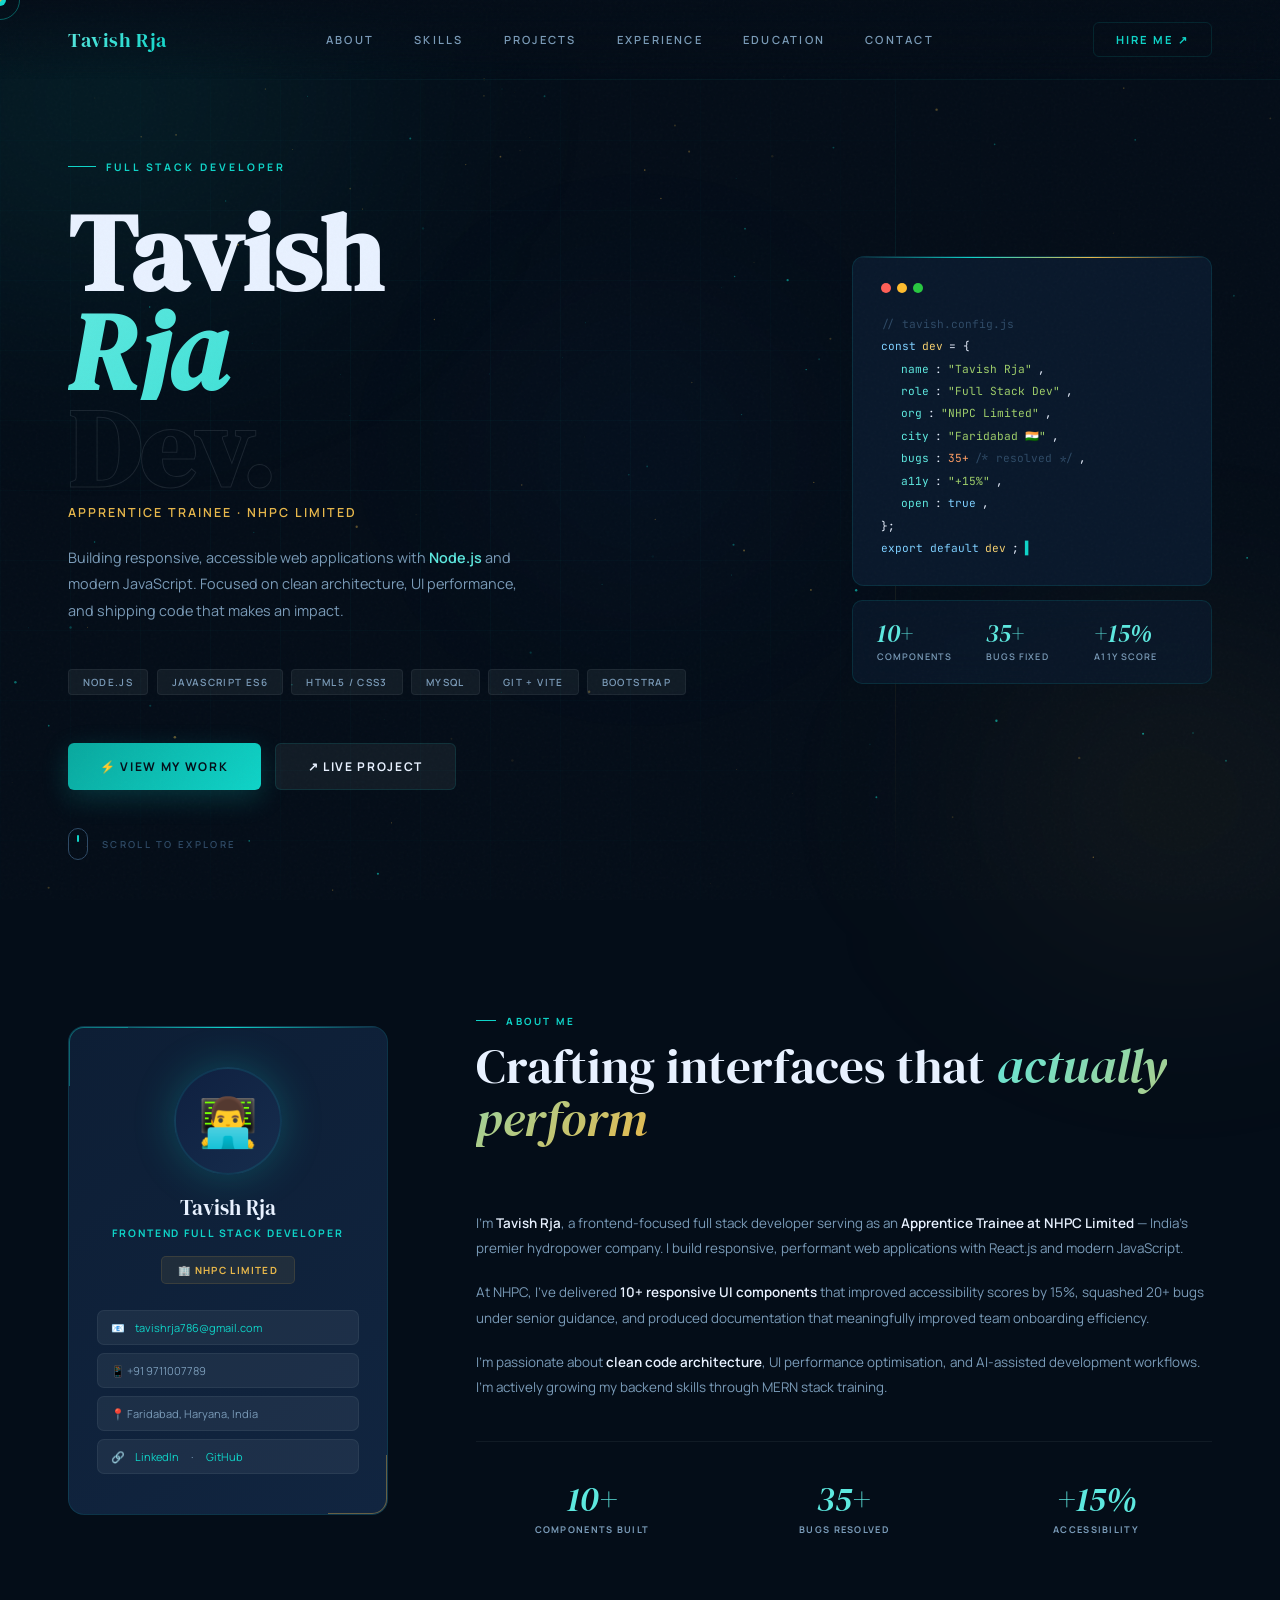
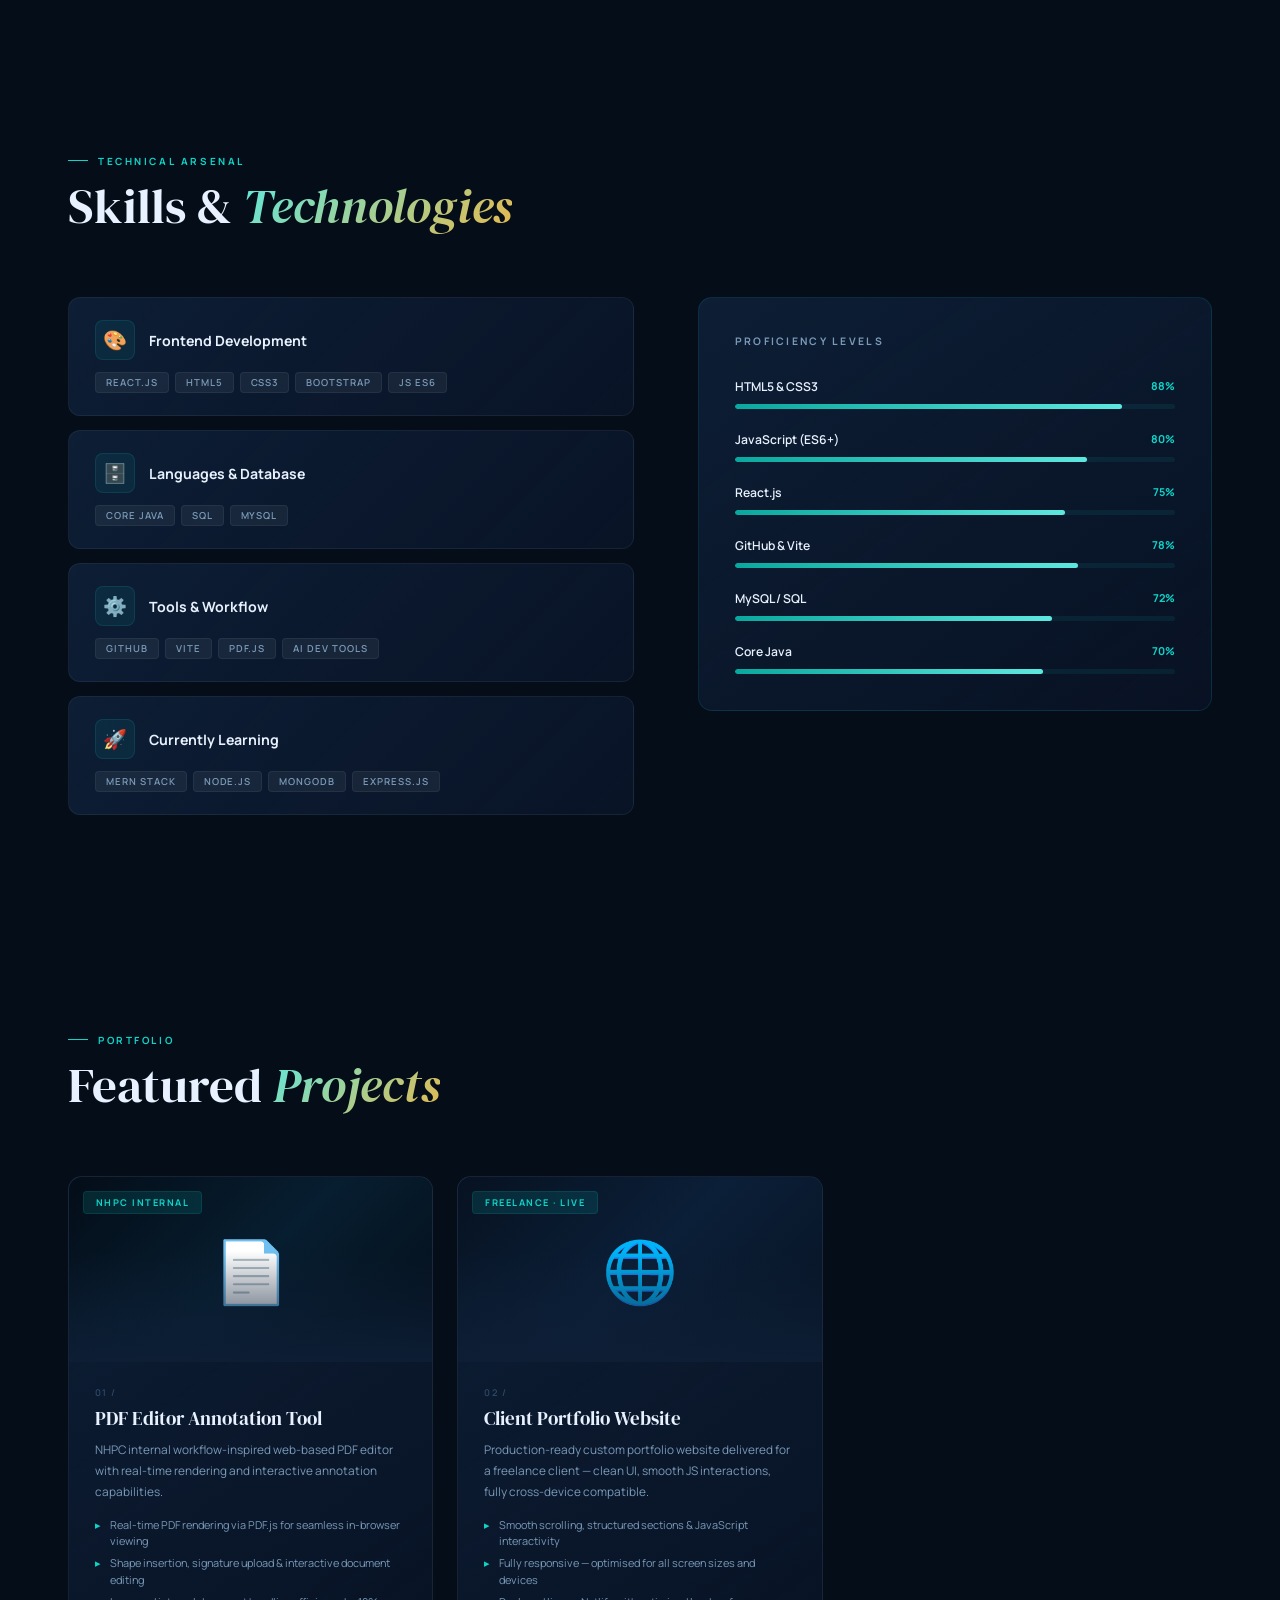
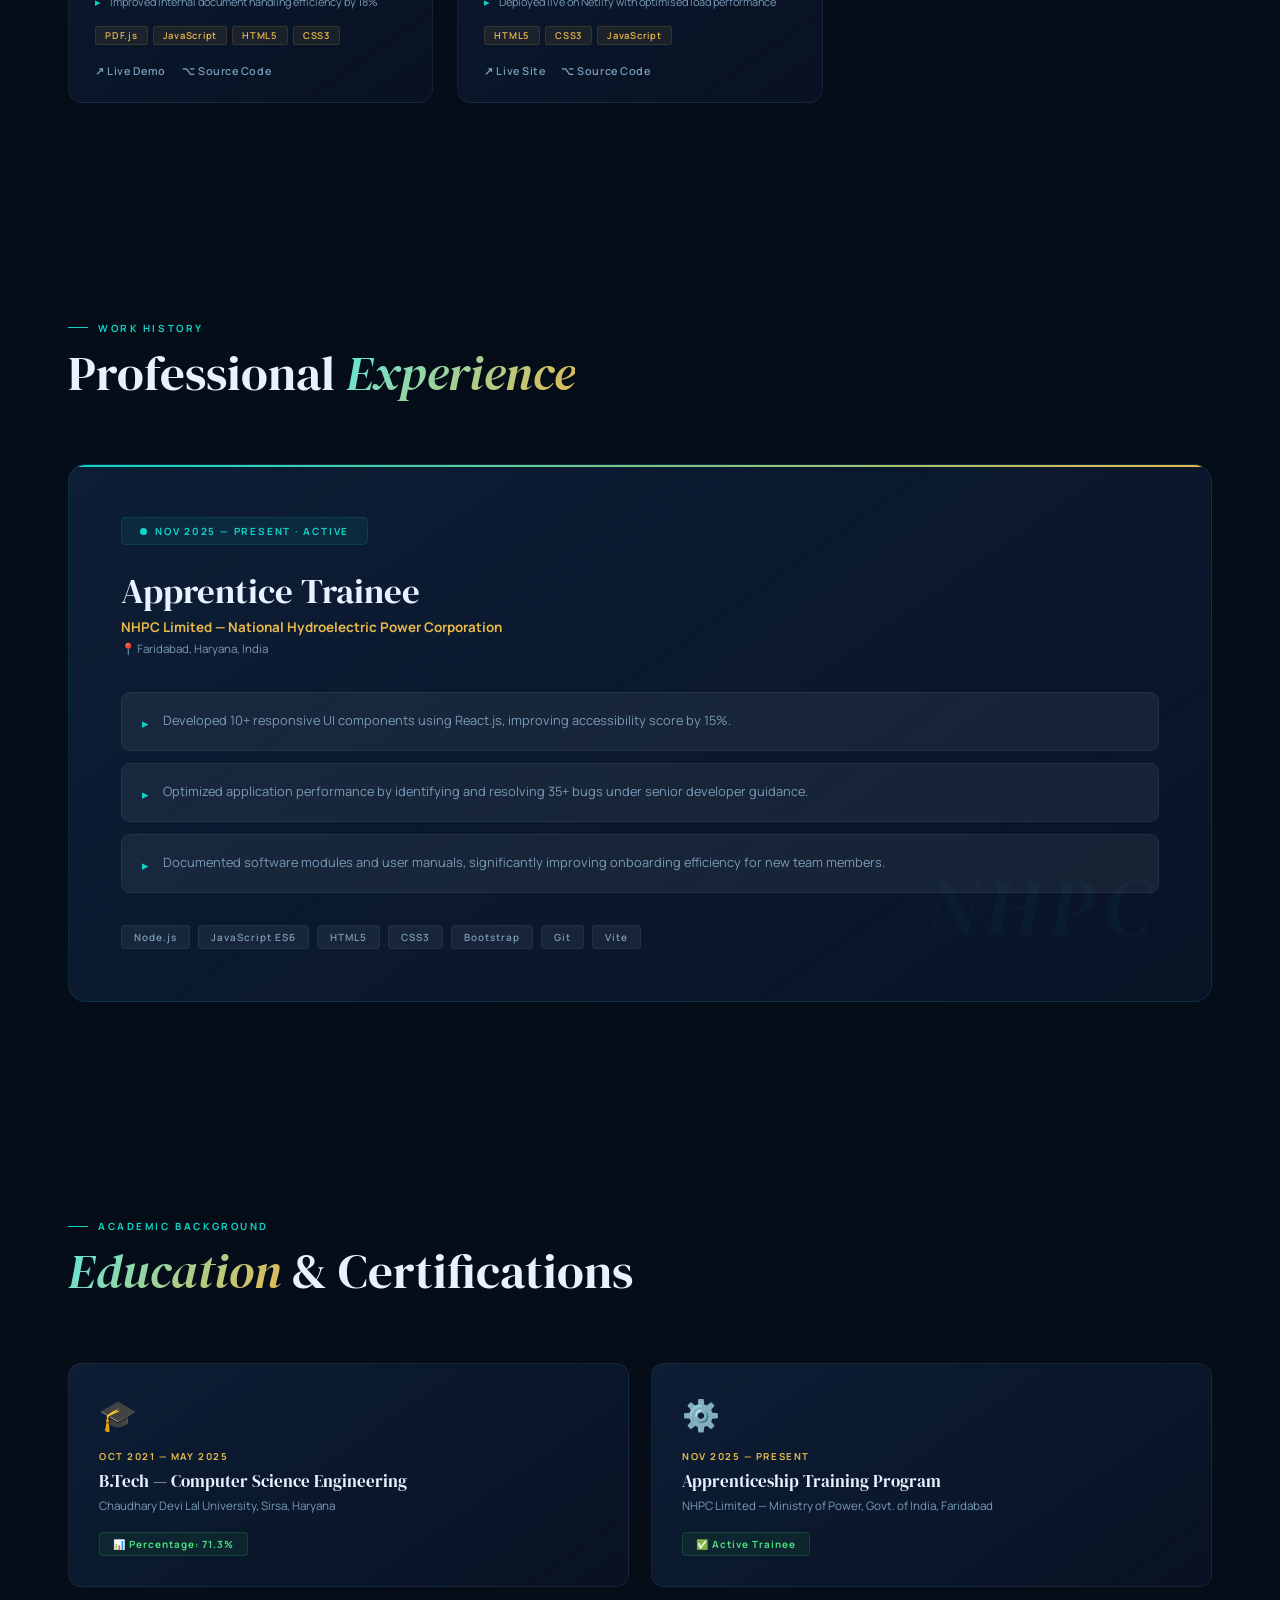
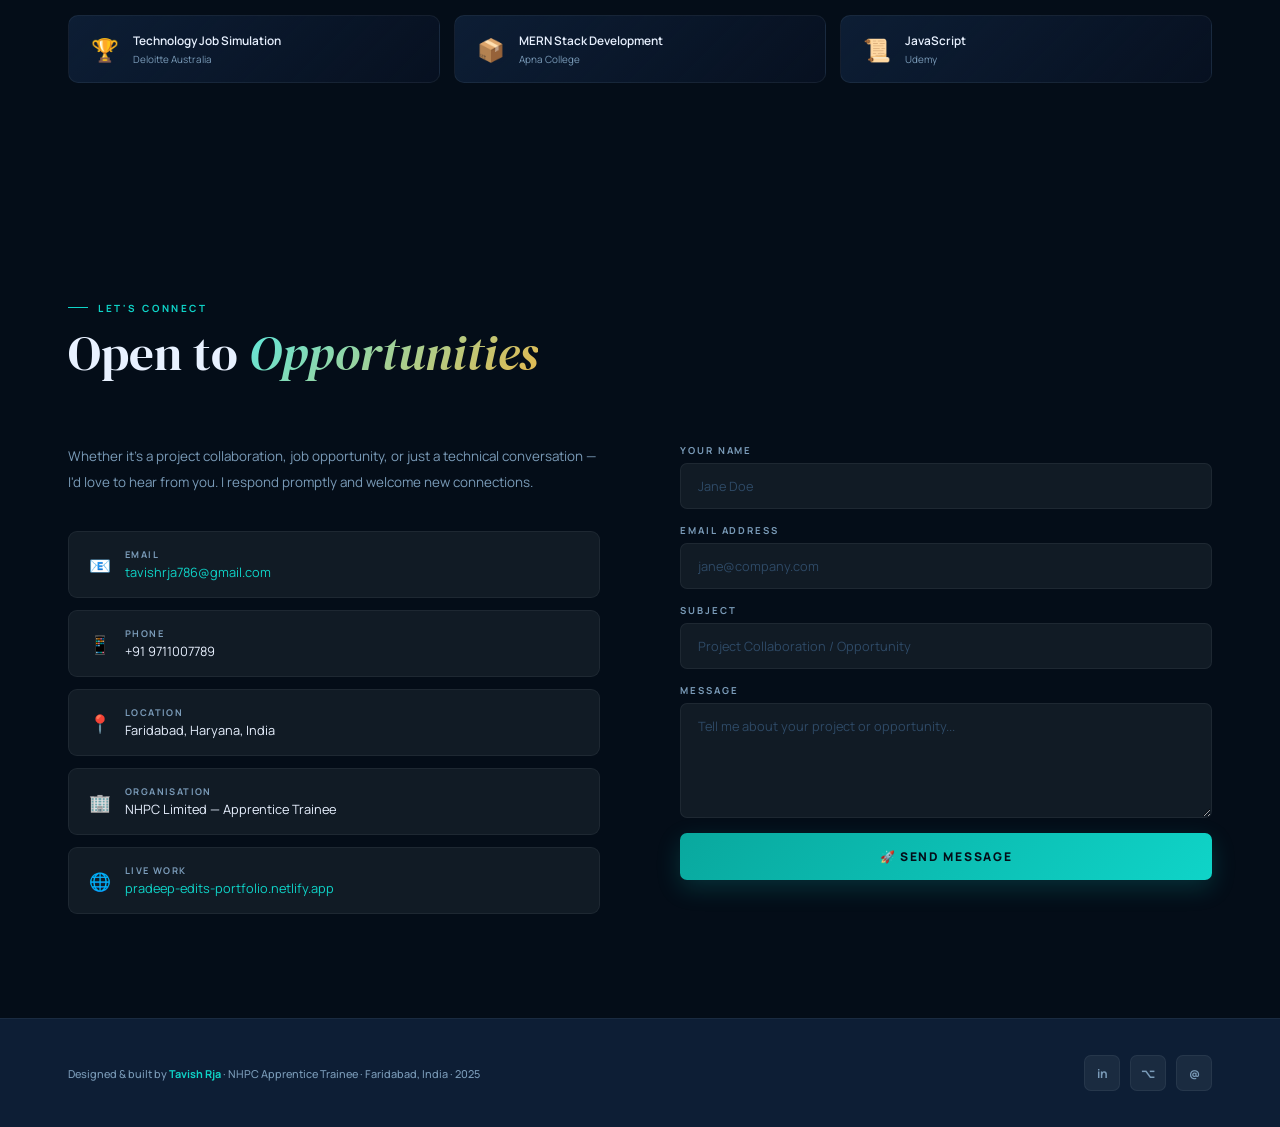
==== index.html @ 51709b75 "bug fix" ====
<!DOCTYPE html>
<html lang="en">

<head>
  <meta charset="UTF-8">
  <meta name="viewport" content="width=device-width, initial-scale=1.0">
  <title>Tavish Rja — Web Developer</title>
  <link
    href="https://fonts.googleapis.com/css2?family=DM+Serif+Display:ital@0;1&family=Manrope:wght@300;400;500;600;700;800&family=JetBrains+Mono:wght@300;400;500&display=swap"
    rel="stylesheet">
  <link rel="stylesheet" href="css/style.css">
</head>

<body>

  <!-- Elements -->
  <div id="cursor"></div>
  <div id="cursor-ring"></div>
  <div id="cursor-dot"></div>
  <canvas id="canvas-bg"></canvas>
  <div class="glow-blob gb-teal"></div>
  <div class="glow-blob gb-gold"></div>
  <div class="glow-blob gb-blue"></div>
  <div id="particle-container"></div>

  <!-- ══ NAV ══ -->
  <nav>
    <div class="nav-logo">Tavish Rja</div>
    <div class="nav-links">
      <a href="#about">About</a>
      <a href="#skills">Skills</a>
      <a href="#projects">Projects</a>
      <a href="#experience">Experience</a>
      <a href="#education">Education</a>
      <a href="#contact">Contact</a>
    </div>
    <a href="#contact" class="nav-cta">Hire Me ↗</a>
  </nav>

  <!-- ══ HERO ══ -->
  <section id="hero">
    <div class="hero-mesh"></div>
    <div class="hero-line"></div>

    <div class="hero-left">
      <div class="h-tag">
        <div class="h-tag-line"></div>
        <span class="h-tag-text">Full Stack Developer</span>
      </div>

      <h1 class="hero-name">
        <span class="hn-solid">Tavish</span>
        <span class="hn-teal">Rja</span>
        <span class="hn-ghost">Dev.</span>
      </h1>

      <div class="hero-role">Apprentice Trainee · NHPC Limited</div>

      <p class="hero-desc">
        Building responsive, accessible web applications with <b>Node.js</b> and modern JavaScript.
        Focused on clean architecture, UI performance, and shipping code that makes an impact.
      </p>

      <div class="hero-pills">
        <span class="pill">Node.js</span>
        <span class="pill">JavaScript ES6</span>
        <span class="pill">HTML5 / CSS3</span>
        <span class="pill">MySQL</span>
        <span class="pill">Git + Vite</span>
        <span class="pill">Bootstrap</span>
      </div>

      <div class="hero-btns">
        <a href="#projects" class="btn-fill">⚡ View My Work</a>
        <a href="https://pradeep-edits-portfolio.netlify.app/" target="_blank" class="btn-outline">↗ Live Project</a>
      </div>
    </div>

    <div class="hero-right">
      <div class="code-card">
        <div class="wdots">
          <span class="wd wd-r"></span>
          <span class="wd wd-y"></span>
          <span class="wd wd-g"></span>
        </div>
        <div class="cline"><span class="cm">// tavish.config.js</span></div>
        <div class="cline"></div>
        <div class="cline"><span class="kw">const</span> <span class="vr">dev</span> = {</div>
        <div class="cline">&nbsp;&nbsp;<span class="fn">name</span>: <span class="str">"Tavish Rja"</span>,</div>
        <div class="cline">&nbsp;&nbsp;<span class="fn">role</span>: <span class="str">"Full Stack Dev"</span>,</div>
        <div class="cline">&nbsp;&nbsp;<span class="fn">org</span>: <span class="str">"NHPC Limited"</span>,</div>
        <div class="cline">&nbsp;&nbsp;<span class="fn">city</span>: <span class="str">"Faridabad 🇮🇳"</span>,</div>
        <div class="cline">&nbsp;&nbsp;<span class="fn">bugs</span>: <span class="num">35+</span><span class="cm"> /*
            resolved */</span>,</div>
        <div class="cline">&nbsp;&nbsp;<span class="fn">a11y</span>: <span class="str">"+15%"</span>,</div>
        <div class="cline">&nbsp;&nbsp;<span class="fn">open</span>: <span class="kw">true</span>,</div>
        <div class="cline">};</div>
        <div class="cline"></div>
        <div class="cline"><span class="kw">export default</span> <span class="vr">dev</span>;<span class="caret-blink">
            ▌</span></div>
      </div>

      <div class="metrics-card">
        <div class="mc-item">
          <div class="mc-val">10+</div>
          <div class="mc-label">Components</div>
        </div>
        <div class="mc-item">
          <div class="mc-val">35+</div>
          <div class="mc-label">Bugs Fixed</div>
        </div>
        <div class="mc-item">
          <div class="mc-val">+15%</div>
          <div class="mc-label">A11y Score</div>
        </div>
      </div>
    </div>

    <div class="scroll-hint">
      <div class="scroll-mouse">
        <div class="scroll-wheel"></div>
      </div>
      Scroll to explore
    </div>
  </section>

  <!-- ══ ABOUT ══ -->
  <section id="about">
    <div class="about-grid">
      <div class="r-left">
        <div class="about-card">
          <div class="card-corner cc-tl"></div>
          <div class="card-corner cc-br"></div>
          <div class="av-emoji">👨‍💻</div>
          <div class="av-name">Tavish Rja</div>
          <div class="av-role">Frontend Full Stack Developer</div>
          <div class="av-org">🏢 NHPC Limited</div>
          <div class="av-rows">
            <div class="av-row">📧 <a href="mailto:tavishrja786@gmail.com">tavishrja786@gmail.com</a></div>
            <div class="av-row">📱 +91 9711007789</div>
            <div class="av-row">📍 Faridabad, Haryana, India</div>
            <div class="av-row">🔗 <a href="https://www.linkedin.com/in/tavish-rja/" target="_blank">LinkedIn</a>
              &nbsp;·&nbsp; <a href="https://github.com/TavishRja" target="_blank">GitHub</a></div>
          </div>
        </div>
      </div>

      <div class="about-text r-rgt">
        <div class="sec-eyebrow">About Me</div>
        <h2 class="sec-title">Crafting interfaces that <em>actually perform</em></h2>
        <p>I'm <b>Tavish Rja</b>, a frontend-focused full stack developer serving as an <b>Apprentice Trainee at NHPC
            Limited</b> — India's premier hydropower company. I build responsive, performant web applications with
          React.js and modern JavaScript.</p>
        <p>At NHPC, I've delivered <b>10+ responsive UI components</b> that improved accessibility scores by 15%,
          squashed 20+ bugs under senior guidance, and produced documentation that meaningfully improved team onboarding
          efficiency.</p>
        <p>I'm passionate about <b>clean code architecture</b>, UI performance optimisation, and AI-assisted development
          workflows. I'm actively growing my backend skills through MERN stack training.</p>
        <div class="about-metrics">
          <div class="am-item">
            <div class="am-val">10+</div>
            <div class="am-label">Components Built</div>
          </div>
          <div class="am-item">
            <div class="am-val">35+</div>
            <div class="am-label">Bugs Resolved</div>
          </div>
          <div class="am-item">
            <div class="am-val">+15%</div>
            <div class="am-label">Accessibility</div>
          </div>
        </div>
      </div>
    </div>
  </section>

  <!-- ══ SKILLS ══ -->
  <section id="skills">
    <div class="r-up">
      <div class="sec-eyebrow">Technical Arsenal</div>
      <h2 class="sec-title">Skills &amp; <em>Technologies</em></h2>
    </div>
    <div class="skills-layout">
      <div class="sk-list r-left">
        <div class="sk-card">
          <div class="sk-head">
            <div class="sk-icon">🎨</div>
            <div class="sk-name">Frontend Development</div>
          </div>
          <div class="sk-tags">
            <span class="sk-tag">React.js</span><span class="sk-tag">HTML5</span>
            <span class="sk-tag">CSS3</span><span class="sk-tag">Bootstrap</span><span class="sk-tag">JS ES6</span>
          </div>
        </div>
        <div class="sk-card">
          <div class="sk-head">
            <div class="sk-icon">🗄️</div>
            <div class="sk-name">Languages & Database</div>
          </div>
          <div class="sk-tags">
            <span class="sk-tag">Core Java</span><span class="sk-tag">SQL</span><span class="sk-tag">MySQL</span>
          </div>
        </div>
        <div class="sk-card">
          <div class="sk-head">
            <div class="sk-icon">⚙️</div>
            <div class="sk-name">Tools & Workflow</div>
          </div>
          <div class="sk-tags">
            <span class="sk-tag">GitHub</span><span class="sk-tag">Vite</span>
            <span class="sk-tag">PDF.js</span><span class="sk-tag">AI Dev Tools</span>
          </div>
        </div>
        <div class="sk-card">
          <div class="sk-head">
            <div class="sk-icon">🚀</div>
            <div class="sk-name">Currently Learning</div>
          </div>
          <div class="sk-tags">
            <span class="sk-tag">MERN Stack</span><span class="sk-tag">Node.js</span>
            <span class="sk-tag">MongoDB</span><span class="sk-tag">Express.js</span>
          </div>
        </div>
      </div>

      <div class="bars-box r-rgt" id="barsBox">
        <div class="bars-title">Proficiency Levels</div>
        <div class="bars-list">
          <div class="bar-item">
            <div class="bar-top"><span class="bar-name">HTML5 &amp; CSS3</span><span class="bar-pct">88%</span></div>
            <div class="bar-track">
              <div class="bar-fill" data-w=".88"></div>
            </div>
          </div>
          <div class="bar-item">
            <div class="bar-top"><span class="bar-name">JavaScript (ES6+)</span><span class="bar-pct">80%</span></div>
            <div class="bar-track">
              <div class="bar-fill" data-w=".80"></div>
            </div>
          </div>
          <div class="bar-item">
            <div class="bar-top"><span class="bar-name">React.js</span><span class="bar-pct">75%</span></div>
            <div class="bar-track">
              <div class="bar-fill" data-w=".75"></div>
            </div>
          </div>
          <div class="bar-item">
            <div class="bar-top"><span class="bar-name">GitHub &amp; Vite</span><span class="bar-pct">78%</span></div>
            <div class="bar-track">
              <div class="bar-fill" data-w=".78"></div>
            </div>
          </div>
          <div class="bar-item">
            <div class="bar-top"><span class="bar-name">MySQL / SQL</span><span class="bar-pct">72%</span></div>
            <div class="bar-track">
              <div class="bar-fill" data-w=".72"></div>
            </div>
          </div>
          <div class="bar-item">
            <div class="bar-top"><span class="bar-name">Core Java</span><span class="bar-pct">70%</span></div>
            <div class="bar-track">
              <div class="bar-fill" data-w=".70"></div>
            </div>
          </div>
        </div>
      </div>
    </div>
  </section>

  <!-- ══ PROJECTS ══ -->
  <section id="projects">
    <div class="r-up">
      <div class="sec-eyebrow">Portfolio</div>
      <h2 class="sec-title">Featured <em>Projects</em></h2>
    </div>
    <div class="proj-grid">

      <div class="proj-card r-up">
        <div class="proj-thumb pt-pdf">📄<div class="proj-ov"></div>
        </div>
        <div class="proj-badge">NHPC Internal</div>
        <div class="proj-body">
          <div class="proj-num">01 /</div>
          <div class="proj-title">PDF Editor Annotation Tool</div>
          <div class="proj-desc">NHPC internal workflow-inspired web-based PDF editor with real-time rendering and
            interactive annotation capabilities.</div>
          <ul class="proj-points">
            <li class="proj-point">Real-time PDF rendering via PDF.js for seamless in-browser viewing</li>
            <li class="proj-point">Shape insertion, signature upload &amp; interactive document editing</li>
            <li class="proj-point">Improved internal document handling efficiency by 18%</li>
          </ul>
          <div class="proj-stack"><span>PDF.js</span><span>JavaScript</span><span>HTML5</span><span>CSS3</span></div>
          <div class="proj-actions">
            <a href="#" class="proj-link">↗ Live Demo</a>
            <a href="#" class="proj-link">⌥ Source Code</a>
          </div>
        </div>
      </div>

      <div class="proj-card r-up">
        <div class="proj-thumb pt-web">🌐<div class="proj-ov"></div>
        </div>
        <div class="proj-badge">Freelance · Live</div>
        <div class="proj-body">
          <div class="proj-num">02 /</div>
          <div class="proj-title">Client Portfolio Website</div>
          <div class="proj-desc">Production-ready custom portfolio website delivered for a freelance client — clean UI,
            smooth JS interactions, fully cross-device compatible.</div>
          <ul class="proj-points">
            <li class="proj-point">Smooth scrolling, structured sections &amp; JavaScript interactivity</li>
            <li class="proj-point">Fully responsive — optimised for all screen sizes and devices</li>
            <li class="proj-point">Deployed live on Netlify with optimised load performance</li>
          </ul>
          <div class="proj-stack"><span>HTML5</span><span>CSS3</span><span>JavaScript</span></div>
          <div class="proj-actions">
            <a href="https://pradeep-edits-portfolio.netlify.app/" target="_blank" class="proj-link">↗ Live Site</a>
            <a href="https://github.com/TavishRja/Freelance-Work" class="proj-link">⌥ Source Code</a>
          </div>
        </div>
      </div>

    </div>
  </section>

  <!-- ══ EXPERIENCE ══ -->
  <section id="experience">
    <div class="r-up">
      <div class="sec-eyebrow">Work History</div>
      <h2 class="sec-title">Professional <em>Experience</em></h2>
    </div>
    <div class="exp-wrap r-up">
      <div class="exp-status">
        <span class="live-dot"></span>
        Nov 2025 — Present · Active
      </div>
      <div class="exp-title">Apprentice Trainee</div>
      <div class="exp-company">NHPC Limited — National Hydroelectric Power Corporation</div>
      <div class="exp-location">📍 Faridabad, Haryana, India</div>
      <div class="exp-bullets">
        <div class="exp-bullet">Developed 10+ responsive UI components using React.js, improving accessibility score by
          15%.</div>
        <div class="exp-bullet">Optimized application performance by identifying and resolving 35+ bugs under senior
          developer guidance.</div>
        <div class="exp-bullet">Documented software modules and user manuals, significantly improving onboarding
          efficiency for new team members.</div>
      </div>
      <div class="exp-tags">
        <span class="exp-tag">Node.js</span>
        <span class="exp-tag">JavaScript ES6</span>
        <span class="exp-tag">HTML5</span>
        <span class="exp-tag">CSS3</span>
        <span class="exp-tag">Bootstrap</span>
        <span class="exp-tag">Git</span>
        <span class="exp-tag">Vite</span>
      </div>
    </div>
  </section>

  <!-- ══ EDUCATION ══ -->
  <section id="education">
    <div class="r-up">
      <div class="sec-eyebrow">Academic Background</div>
      <h2 class="sec-title"><em>Education</em> &amp; Certifications</h2>
    </div>
    <div class="edu-grid r-up">
      <div class="edu-card">
        <span class="edu-ico">🎓</span>
        <div class="edu-year">Oct 2021 — May 2025</div>
        <div class="edu-deg">B.Tech — Computer Science Engineering</div>
        <div class="edu-inst">Chaudhary Devi Lal University, Sirsa, Haryana</div>
        <span class="edu-grade">📊 Percentage: 71.3%</span>
      </div>
      <div class="edu-card">
        <span class="edu-ico">⚙️</span>
        <div class="edu-year">Nov 2025 — Present</div>
        <div class="edu-deg">Apprenticeship Training Program</div>
        <div class="edu-inst">NHPC Limited — Ministry of Power, Govt. of India, Faridabad</div>
        <span class="edu-grade">✅ Active Trainee</span>
      </div>
    </div>
    <div class="certs-grid r-up">
      <div class="cert-item">
        <span class="cert-ico">🏆</span>
        <div>
          <div class="cert-name">Technology Job Simulation</div>
          <div class="cert-by">Deloitte Australia</div>
        </div>
      </div>
      <div class="cert-item">
        <span class="cert-ico">📦</span>
        <div>
          <div class="cert-name">MERN Stack Development</div>
          <div class="cert-by">Apna College</div>
        </div>
      </div>
      <div class="cert-item">
        <span class="cert-ico">📜</span>
        <div>
          <div class="cert-name">JavaScript</div>
          <div class="cert-by">Udemy</div>
        </div>
      </div>
    </div>
  </section>

  <!-- ══ CONTACT ══ -->
  <section id="contact">
    <div class="r-up">
      <div class="sec-eyebrow">Let's Connect</div>
      <h2 class="sec-title">Open to <em>Opportunities</em></h2>
    </div>
    <div class="contact-layout">
      <div class="r-left">
        <p class="contact-intro">Whether it's a project collaboration, job opportunity, or just a technical conversation
          — I'd love to hear from you. I respond promptly and welcome new connections.</p>
        <div class="c-list">
          <div class="c-item">
            <span class="c-ico">📧</span>
            <div>
              <div class="c-label">Email</div>
              <div class="c-value"><a href="mailto:tavishrja786@gmail.com">tavishrja786@gmail.com</a></div>
            </div>
          </div>
          <div class="c-item">
            <span class="c-ico">📱</span>
            <div>
              <div class="c-label">Phone</div>
              <div class="c-value">+91 9711007789</div>
            </div>
          </div>
          <div class="c-item">
            <span class="c-ico">📍</span>
            <div>
              <div class="c-label">Location</div>
              <div class="c-value">Faridabad, Haryana, India</div>
            </div>
          </div>
          <div class="c-item">
            <span class="c-ico">🏢</span>
            <div>
              <div class="c-label">Organisation</div>
              <div class="c-value">NHPC Limited — Apprentice Trainee</div>
            </div>
          </div>
          <div class="c-item">
            <span class="c-ico">🌐</span>
            <div>
              <div class="c-label">Live Work</div>
              <div class="c-value"><a href="https://pradeep-edits-portfolio.netlify.app/"
                  target="_blank">pradeep-edits-portfolio.netlify.app</a></div>
            </div>
          </div>
        </div>
      </div>

      <div class="form-wrap r-rgt">
        <div class="fg"><label class="fl">Your Name</label><input type="text" class="fi" placeholder="Jane Doe"></div>
        <div class="fg"><label class="fl">Email Address</label><input type="email" class="fi"
            placeholder="jane@company.com"></div>
        <div class="fg"><label class="fl">Subject</label><input type="text" class="fi"
            placeholder="Project Collaboration / Opportunity"></div>
        <div class="fg"><label class="fl">Message</label><textarea class="ft"
            placeholder="Tell me about your project or opportunity..."></textarea></div>
        <button class="submit-btn">🚀 Send Message</button>
      </div>
    </div>
  </section>

  <!-- ══ FOOTER ══ -->
  <footer>
    <div class="foot-text">
      Designed &amp; built by <strong>Tavish Rja</strong> · NHPC Apprentice Trainee · Faridabad, India · 2025
    </div>
    <div class="foot-socials">
      <a href="https://www.linkedin.com/in/tavish-rja/" target="_blank" class="soc-link" title="LinkedIn">in</a>
      <a href="https://github.com/TavishRja" target="_blank" class="soc-link" title="GitHub">⌥</a>
      <a href="mailto:tavishrja786@gmail.com" class="soc-link" title="Email">@</a>
    </div>
  </footer>

  <script src="js/script.js"></script>
</body>

</html>
---- css/style.css ----
:root {
  /* Backgrounds */
  --bg-0: #040d18;
  --bg-1: #071221;
  --bg-2: #0b1a2e;
  --bg-3: #0f2040;

  /* Surfaces */
  --sf-1: #0d1e35;
  --sf-2: #112540;
  --sf-3: #162d4d;

  /* Primary — Teal */
  --teal: #0fd4c8;
  --teal-d: #09a89e;
  --teal-l: #5de8df;
  --teal-xs: rgba(15, 212, 200, .08);
  --teal-sm: rgba(15, 212, 200, .15);
  --teal-md: rgba(15, 212, 200, .25);

  /* Accent — Gold */
  --gold: #e8b84b;
  --gold-d: #c49a32;
  --gold-l: #f5d070;
  --gold-xs: rgba(232, 184, 75, .08);
  --gold-sm: rgba(232, 184, 75, .15);

  /* Neutrals */
  --text: #e8f1ff;
  --sub: #7a9bb8;
  --dim: #2e4a66;
  --ghost: rgba(232, 241, 255, .06);

  /* Borders */
  --b1: rgba(15, 212, 200, .12);
  --b2: rgba(232, 184, 75, .12);
  --b3: rgba(232, 241, 255, .06);

  /* Glows */
  --glow-t: 0 0 40px rgba(15, 212, 200, .25);
  --glow-g: 0 0 40px rgba(232, 184, 75, .2);

  /* Transitions */
  --ease: cubic-bezier(.25, .46, .45, .94);
}

*,
*::before,
*::after {
  box-sizing: border-box;
  margin: 0;
  padding: 0;
}

html {
  scroll-behavior: smooth;
}

body {
  background: var(--bg-0);
  color: var(--text);
  font-family: 'Manrope', sans-serif;
  overflow-x: hidden;
  cursor: none;
  -webkit-font-smoothing: antialiased;
}

/* ── Scrollbar ── */
::-webkit-scrollbar {
  width: 2px;
}

::-webkit-scrollbar-track {
  background: var(--bg-0);
}

::-webkit-scrollbar-thumb {
  background: linear-gradient(var(--teal), var(--gold));
  border-radius: 2px;
}

/* ── Noise texture ── */
body::before {
  content: '';
  position: fixed;
  inset: 0;
  background-image: url("data:image/svg+xml,%3Csvg viewBox='0 0 400 400' xmlns='http://www.w3.org/2000/svg'%3E%3Cfilter id='n'%3E%3CfeTurbulence type='fractalNoise' baseFrequency='0.8' numOctaves='4' stitchTiles='stitch'/%3E%3C/filter%3E%3Crect width='100%25' height='100%25' filter='url(%23n)' opacity='0.035'/%3E%3C/svg%3E");
  pointer-events: none;
  z-index: 998;
  opacity: .6;
}

/* ── Canvas Starfield ── */
#canvas-bg {
  position: fixed;
  inset: 0;
  z-index: 0;
  pointer-events: none;
}

/* ── Aurora glows ── */
.glow-blob {
  position: fixed;
  border-radius: 50%;
  filter: blur(100px);
  pointer-events: none;
  z-index: 1;
}

.gb-teal {
  width: 800px;
  height: 600px;
  background: radial-gradient(ellipse, rgba(15, 212, 200, .1) 0%, transparent 70%);
  top: -200px;
  left: -300px;
  animation: blobDrift 20s ease-in-out infinite;
}

.gb-gold {
  width: 600px;
  height: 500px;
  background: radial-gradient(ellipse, rgba(232, 184, 75, .08) 0%, transparent 70%);
  bottom: -150px;
  right: -200px;
  animation: blobDrift 25s ease-in-out infinite reverse;
}

.gb-blue {
  width: 400px;
  height: 400px;
  background: radial-gradient(ellipse, rgba(56, 139, 255, .06) 0%, transparent 70%);
  top: 50%;
  left: 50%;
  transform: translate(-50%, -50%);
  animation: blobDrift 18s ease-in-out infinite 8s;
}

@keyframes blobDrift {

  0%,
  100% {
    transform: translate(0, 0) scale(1);
  }

  30% {
    transform: translate(50px, -40px) scale(1.08);
  }

  60% {
    transform: translate(-30px, 50px) scale(.93);
  }

  80% {
    transform: translate(20px, 30px) scale(1.04);
  }
}

/* ── Cursor ── */
#cursor {
  position: fixed;
  width: 12px;
  height: 12px;
  background: var(--teal);
  border-radius: 50%;
  pointer-events: none;
  z-index: 9999;
  transform: translate(-50%, -50%);
  transition: width .2s var(--ease), height .2s var(--ease), background .25s;
  mix-blend-mode: screen;
}

#cursor-ring {
  position: fixed;
  width: 40px;
  height: 40px;
  border: 1.5px solid rgba(15, 212, 200, .4);
  border-radius: 50%;
  pointer-events: none;
  z-index: 9998;
  transform: translate(-50%, -50%);
  transition: all .13s ease-out;
}

#cursor-dot {
  position: fixed;
  width: 3px;
  height: 3px;
  background: var(--gold);
  border-radius: 50%;
  pointer-events: none;
  z-index: 10000;
  transform: translate(-50%, -50%);
}

/* ═══════════════════════
   NAVIGATION
═══════════════════════ */
nav {
  position: fixed;
  top: 0;
  left: 0;
  right: 0;
  z-index: 100;
  display: flex;
  align-items: center;
  justify-content: space-between;
  padding: 22px 68px;
  background: linear-gradient(to bottom, rgba(4, 13, 24, .92) 0%, transparent 100%);
  backdrop-filter: blur(20px);
  border-bottom: 1px solid rgba(15, 212, 200, .06);
}

.nav-logo {
  font-family: 'DM Serif Display', serif;
  font-size: 1.25rem;
  letter-spacing: .03em;
  background: linear-gradient(135deg, var(--teal-l), var(--teal));
  -webkit-background-clip: text;
  -webkit-text-fill-color: transparent;
}

.nav-links {
  display: flex;
  gap: 40px;
  align-items: center;
}

.nav-links a {
  color: var(--sub);
  text-decoration: none;
  font-size: .7rem;
  letter-spacing: .2em;
  text-transform: uppercase;
  font-weight: 600;
  transition: color .25s;
  position: relative;
}

.nav-links a::after {
  content: '';
  position: absolute;
  bottom: -5px;
  left: 0;
  width: 0;
  height: 1px;
  background: linear-gradient(90deg, var(--teal), var(--gold));
  transition: width .35s var(--ease);
}

.nav-links a:hover {
  color: var(--text);
}

.nav-links a:hover::after {
  width: 100%;
}

.nav-cta {
  display: flex;
  align-items: center;
  gap: 8px;
  border: 1px solid var(--b1);
  border-radius: 6px;
  padding: 9px 22px;
  color: var(--teal);
  font-family: 'Manrope', sans-serif;
  font-size: .7rem;
  font-weight: 700;
  letter-spacing: .18em;
  text-transform: uppercase;
  text-decoration: none;
  cursor: none;
  transition: all .3s;
  position: relative;
  overflow: hidden;
}

.nav-cta::before {
  content: '';
  position: absolute;
  inset: 0;
  background: var(--teal-xs);
  opacity: 0;
  transition: opacity .3s;
}

.nav-cta:hover {
  border-color: var(--teal);
  box-shadow: var(--glow-t);
}

.nav-cta:hover::before {
  opacity: 1;
}

/* ═══════════════════════
   HERO
═══════════════════════ */
#hero {
  min-height: 100vh;
  display: flex;
  align-items: center;
  padding: 120px 68px 80px;
  gap: 60px;
  position: relative;
  z-index: 2;
  overflow: hidden;
}

/* Animated grid mesh */
.hero-mesh {
  position: absolute;
  inset: 0;
  z-index: 0;
  background-image:
    linear-gradient(rgba(15, 212, 200, .04) 1px, transparent 1px),
    linear-gradient(90deg, rgba(15, 212, 200, .04) 1px, transparent 1px);
  background-size: 70px 70px;
  mask-image: radial-gradient(ellipse 65% 75% at 30% 50%, black 0%, transparent 100%);
  animation: meshPulse 7s ease-in-out infinite;
}

@keyframes meshPulse {

  0%,
  100% {
    opacity: .5;
  }

  50% {
    opacity: 1;
  }
}

/* Diagonal accent line */
.hero-line {
  position: absolute;
  top: 0;
  right: 30%;
  width: 1px;
  height: 100%;
  z-index: 1;
  background: linear-gradient(to bottom, transparent 0%, rgba(15, 212, 200, .1) 40%, rgba(232, 184, 75, .08) 70%, transparent 100%);
}

.hero-left {
  position: relative;
  z-index: 3;
  flex: 1;
}

.h-tag {
  display: inline-flex;
  align-items: center;
  gap: 10px;
  margin-bottom: 30px;
  animation: fadeUp .6s .1s both;
}

.h-tag-line {
  width: 28px;
  height: 1px;
  background: var(--teal);
}

.h-tag-text {
  font-size: .65rem;
  letter-spacing: .28em;
  text-transform: uppercase;
  color: var(--teal);
  font-weight: 700;
}

.hero-name {
  font-family: 'DM Serif Display', serif;
  font-size: clamp(3.5rem, 8.5vw, 7.8rem);
  line-height: .9;
  margin-bottom: 6px;
  animation: fadeUp .6s .2s both;
}

.hn-solid {
  display: block;
  color: var(--text);
}

.hn-teal {
  display: block;
  font-style: italic;
  background: linear-gradient(135deg, var(--teal-l) 0%, var(--teal) 50%, var(--teal-d) 100%);
  -webkit-background-clip: text;
  -webkit-text-fill-color: transparent;
  background-size: 200%;
  animation: gradShift 5s linear infinite;
}

.hn-ghost {
  display: block;
  color: transparent;
  -webkit-text-stroke: 1px rgba(232, 241, 255, .1);
}

@keyframes gradShift {
  0% {
    background-position: 0%;
  }

  100% {
    background-position: 200%;
  }
}

.hero-role {
  font-size: .78rem;
  color: var(--gold);
  letter-spacing: .16em;
  text-transform: uppercase;
  font-weight: 600;
  margin-bottom: 24px;
  animation: fadeUp .6s .28s both;
}

.hero-desc {
  font-size: .9rem;
  color: var(--sub);
  line-height: 1.85;
  max-width: 460px;
  margin-bottom: 44px;
  animation: fadeUp .6s .35s both;
}

.hero-desc b {
  color: var(--teal-l);
  font-weight: 600;
}

/* Tech pills */
.hero-pills {
  display: flex;
  flex-wrap: wrap;
  gap: 8px;
  margin-bottom: 48px;
  animation: fadeUp .6s .42s both;
}

.pill {
  border: 1px solid var(--b3);
  color: var(--sub);
  padding: 5px 14px;
  border-radius: 4px;
  font-size: .62rem;
  letter-spacing: .14em;
  text-transform: uppercase;
  font-weight: 600;
  transition: all .25s var(--ease);
  background: var(--ghost);
}

.pill:hover {
  border-color: var(--teal);
  color: var(--teal);
  background: var(--teal-xs);
  transform: translateY(-2px);
}

/* CTA Buttons */
.hero-btns {
  display: flex;
  gap: 14px;
  flex-wrap: wrap;
  animation: fadeUp .6s .5s both;
}

.btn-fill {
  display: inline-flex;
  align-items: center;
  gap: 9px;
  padding: 14px 32px;
  border-radius: 6px;
  font-family: 'Manrope', sans-serif;
  font-size: .75rem;
  font-weight: 700;
  letter-spacing: .14em;
  text-transform: uppercase;
  text-decoration: none;
  cursor: none;
  border: none;
  background: linear-gradient(135deg, var(--teal-d), var(--teal));
  color: var(--bg-0);
  transition: all .3s var(--ease);
  box-shadow: 0 8px 28px rgba(15, 212, 200, .2);
  position: relative;
  overflow: hidden;
}

.btn-fill::before {
  content: '';
  position: absolute;
  inset: 0;
  background: linear-gradient(135deg, rgba(255, 255, 255, .15), transparent);
  opacity: 0;
  transition: opacity .3s;
}

.btn-fill:hover {
  transform: translateY(-3px);
  box-shadow: 0 14px 40px rgba(15, 212, 200, .35);
}

.btn-fill:hover::before {
  opacity: 1;
}

.btn-outline {
  display: inline-flex;
  align-items: center;
  gap: 9px;
  padding: 14px 32px;
  border-radius: 6px;
  font-family: 'Manrope', sans-serif;
  font-size: .75rem;
  font-weight: 700;
  letter-spacing: .14em;
  text-transform: uppercase;
  text-decoration: none;
  cursor: none;
  border: 1px solid var(--b1);
  color: var(--text);
  background: var(--ghost);
  backdrop-filter: blur(10px);
  transition: all .3s var(--ease);
}

.btn-outline:hover {
  border-color: var(--teal);
  color: var(--teal);
  background: var(--teal-xs);
  transform: translateY(-3px);
}

/* Right panel — code block */
.hero-right {
  flex: 0 0 360px;
  display: flex;
  flex-direction: column;
  gap: 14px;
  position: relative;
  z-index: 3;
  animation: fadeUp .6s .58s both;
}

.code-card {
  background: rgba(11, 26, 46, .9);
  border: 1px solid var(--b1);
  border-radius: 12px;
  padding: 26px 28px;
  backdrop-filter: blur(24px);
  transition: transform .4s var(--ease), box-shadow .4s;
  position: relative;
  overflow: hidden;
}

.code-card:hover {
  transform: translateY(-4px) rotateX(2deg) rotateY(-2deg);
  box-shadow: 0 20px 60px rgba(15, 212, 200, .12);
}

.code-card::before {
  content: '';
  position: absolute;
  top: 0;
  left: 0;
  right: 0;
  height: 1px;
  background: linear-gradient(90deg, transparent, var(--teal), var(--gold), transparent);
  animation: scanLine 4s linear infinite;
}

@keyframes scanLine {
  0% {
    transform: scaleX(0);
    transform-origin: left;
  }

  50% {
    transform: scaleX(1);
    transform-origin: left;
  }

  51% {
    transform: scaleX(1);
    transform-origin: right;
  }

  100% {
    transform: scaleX(0);
    transform-origin: right;
  }
}

.wdots {
  display: flex;
  gap: 6px;
  margin-bottom: 20px;
}

.wd {
  width: 10px;
  height: 10px;
  border-radius: 50%;
}

.wd-r {
  background: #ff5f57;
}

.wd-y {
  background: #febc2e;
}

.wd-g {
  background: #28c840;
}

.cline {
  display: flex;
  gap: 6px;
  font-family: 'JetBrains Mono', monospace;
  font-size: .7rem;
  line-height: 2;
}

.kw {
  color: #7dcfff;
}

.fn {
  color: var(--teal-l);
}

.str {
  color: #9ece6a;
}

.cm {
  color: var(--dim);
}

.num {
  color: #ff9e64;
}

.vr {
  color: var(--gold-l);
}

.caret-blink {
  color: var(--teal);
  animation: blink 1s step-end infinite;
}

@keyframes blink {

  0%,
  100% {
    opacity: 1;
  }

  50% {
    opacity: 0;
  }
}

/* Metrics card */
.metrics-card {
  background: rgba(11, 26, 46, .7);
  border: 1px solid var(--b1);
  border-radius: 10px;
  padding: 20px 24px;
  display: grid;
  grid-template-columns: repeat(3, 1fr);
  gap: 16px;
  backdrop-filter: blur(16px);
}

.mc-item {}

.mc-val {
  font-family: 'DM Serif Display', serif;
  font-style: italic;
  font-size: 1.55rem;
  color: var(--teal-l);
  line-height: 1;
}

.mc-label {
  font-size: .57rem;
  color: var(--sub);
  margin-top: 4px;
  text-transform: uppercase;
  letter-spacing: .12em;
  font-weight: 600;
}

/* Scroll indicator */
.scroll-hint {
  position: absolute;
  bottom: 40px;
  left: 68px;
  z-index: 3;
  display: flex;
  align-items: center;
  gap: 14px;
  color: var(--dim);
  font-size: .6rem;
  letter-spacing: .24em;
  text-transform: uppercase;
  font-weight: 600;
  animation: fadeUp .6s .75s both;
}

.scroll-mouse {
  width: 20px;
  height: 32px;
  border: 1px solid var(--dim);
  border-radius: 12px;
  display: flex;
  justify-content: center;
  padding-top: 6px;
}

.scroll-wheel {
  width: 2px;
  height: 7px;
  background: var(--teal);
  border-radius: 2px;
  animation: scrollAnim 2s ease-in-out infinite;
}

@keyframes scrollAnim {
  0% {
    transform: translateY(0);
    opacity: 1;
  }

  70% {
    transform: translateY(9px);
    opacity: 0;
  }

  100% {
    transform: translateY(0);
    opacity: 0;
  }
}

@keyframes fadeUp {
  from {
    opacity: 0;
    transform: translateY(28px);
  }

  to {
    opacity: 1;
    transform: translateY(0);
  }
}

/* ═══════════════════════
   SECTIONS
═══════════════════════ */
section {
  padding: 104px 68px;
  position: relative;
  z-index: 2;
}

.sec-eyebrow {
  display: inline-flex;
  align-items: center;
  gap: 10px;
  font-size: .62rem;
  letter-spacing: .26em;
  text-transform: uppercase;
  color: var(--teal);
  font-weight: 700;
  margin-bottom: 12px;
}

.sec-eyebrow::before {
  content: '';
  width: 20px;
  height: 1px;
  background: var(--teal);
}

.sec-title {
  font-family: 'DM Serif Display', serif;
  font-size: clamp(2rem, 3.8vw, 3.2rem);
  font-weight: 400;
  line-height: 1.1;
  margin-bottom: 64px;
  color: var(--text);
}

.sec-title em {
  font-style: italic;
  color: transparent;
  background: linear-gradient(135deg, var(--teal-l), var(--gold));
  -webkit-background-clip: text;
  -webkit-text-fill-color: transparent;
}

/* Reveal animations */
.r-up {
  opacity: 0;
  transform: translateY(32px);
  transition: opacity .7s var(--ease), transform .7s var(--ease);
}

.r-left {
  opacity: 0;
  transform: translateX(-32px);
  transition: opacity .7s var(--ease), transform .7s var(--ease);
}

.r-rgt {
  opacity: 0;
  transform: translateX(32px);
  transition: opacity .7s var(--ease), transform .7s var(--ease);
}

.r-up.vis,
.r-left.vis,
.r-rgt.vis {
  opacity: 1;
  transform: none;
}

/* ═══════════════════════
   ABOUT
═══════════════════════ */
#about {
  background: transparent;
}

.about-grid {
  display: grid;
  grid-template-columns: 320px 1fr;
  gap: 88px;
  align-items: center;
}

.about-card {
  background: linear-gradient(145deg, var(--sf-1), var(--sf-2));
  border: 1px solid var(--b1);
  border-radius: 16px;
  padding: 40px 28px;
  text-align: center;
  position: relative;
  overflow: hidden;
  transition: box-shadow .4s;
}

.about-card:hover {
  box-shadow: 0 0 60px rgba(15, 212, 200, .08);
}

.about-card::after {
  content: '';
  position: absolute;
  top: 0;
  left: 0;
  right: 0;
  height: 1px;
  background: linear-gradient(90deg, transparent, var(--teal), transparent);
}

.av-emoji {
  width: 108px;
  height: 108px;
  border-radius: 50%;
  margin: 0 auto 18px;
  background: linear-gradient(135deg, var(--bg-3), var(--sf-3));
  border: 2px solid var(--b1);
  display: flex;
  align-items: center;
  justify-content: center;
  font-size: 3rem;
  box-shadow: var(--glow-t);
  animation: avPulse 4s ease-in-out infinite;
}

@keyframes avPulse {

  0%,
  100% {
    box-shadow: 0 0 30px rgba(15, 212, 200, .2);
  }

  50% {
    box-shadow: 0 0 60px rgba(15, 212, 200, .4), 0 0 100px rgba(15, 212, 200, .1);
  }
}

.av-name {
  font-family: 'DM Serif Display', serif;
  font-size: 1.3rem;
  color: var(--text);
  margin-bottom: 4px;
}

.av-role {
  font-size: .65rem;
  color: var(--teal);
  letter-spacing: .18em;
  text-transform: uppercase;
  font-weight: 700;
  margin-bottom: 16px;
}

.av-org {
  display: inline-flex;
  align-items: center;
  gap: 7px;
  background: var(--gold-xs);
  border: 1px solid var(--b2);
  color: var(--gold);
  padding: 6px 16px;
  border-radius: 5px;
  font-size: .62rem;
  letter-spacing: .14em;
  text-transform: uppercase;
  font-weight: 700;
  margin-bottom: 26px;
}

.av-rows {
  display: flex;
  flex-direction: column;
  gap: 8px;
  text-align: left;
}

.av-row {
  display: flex;
  align-items: center;
  gap: 10px;
  padding: 9px 13px;
  background: var(--ghost);
  border: 1px solid var(--b3);
  border-radius: 7px;
  font-size: .69rem;
  color: var(--sub);
  transition: border-color .2s;
}

.av-row:hover {
  border-color: var(--b1);
}

.av-row a {
  color: var(--teal);
  text-decoration: none;
}

.av-row a:hover {
  color: var(--teal-l);
}

/* Corner accents */
.card-corner {
  position: absolute;
  width: 60px;
  height: 60px;
  pointer-events: none;
  opacity: .4;
}

.cc-tl {
  top: -1px;
  left: -1px;
  border-top: 2px solid var(--teal);
  border-left: 2px solid var(--teal);
  border-radius: 16px 0 0 0;
}

.cc-br {
  bottom: -1px;
  right: -1px;
  border-bottom: 2px solid var(--gold);
  border-right: 2px solid var(--gold);
  border-radius: 0 0 16px 0;
}

.about-text p {
  color: var(--sub);
  line-height: 1.92;
  font-size: .84rem;
  margin-bottom: 18px;
}

.about-text p b {
  color: var(--text);
  font-weight: 600;
}

.about-metrics {
  display: grid;
  grid-template-columns: repeat(3, 1fr);
  gap: 20px;
  margin-top: 40px;
  padding-top: 40px;
  border-top: 1px solid var(--b3);
}

.am-item {
  text-align: center;
}

.am-val {
  font-family: 'DM Serif Display', serif;
  font-style: italic;
  font-size: 2.2rem;
  color: var(--teal-l);
  line-height: 1;
}

.am-label {
  font-size: .58rem;
  color: var(--sub);
  margin-top: 6px;
  text-transform: uppercase;
  letter-spacing: .14em;
  font-weight: 700;
}

/* ═══════════════════════
   SKILLS
═══════════════════════ */
#skills {
  background: transparent;
}

.skills-layout {
  display: grid;
  grid-template-columns: 1.1fr 1fr;
  gap: 64px;
  align-items: start;
}

.sk-list {
  display: flex;
  flex-direction: column;
  gap: 14px;
}

.sk-card {
  background: linear-gradient(135deg, var(--sf-1), rgba(15, 26, 53, .5));
  border: 1px solid var(--b3);
  border-radius: 12px;
  padding: 22px 26px;
  transition: all .35s var(--ease);
  position: relative;
  overflow: hidden;
  cursor: default;
}

.sk-card::before {
  content: '';
  position: absolute;
  left: 0;
  top: 0;
  bottom: 0;
  width: 3px;
  background: linear-gradient(to bottom, var(--teal), var(--gold));
  transform: scaleY(0);
  transform-origin: bottom;
  transition: transform .35s var(--ease);
}

.sk-card:hover {
  border-color: var(--b1);
  transform: translateX(6px);
  box-shadow: -3px 0 0 var(--teal);
}

.sk-card:hover::before {
  transform: scaleY(1);
}

.sk-head {
  display: flex;
  align-items: center;
  gap: 14px;
  margin-bottom: 12px;
}

.sk-icon {
  width: 40px;
  height: 40px;
  border-radius: 8px;
  display: flex;
  align-items: center;
  justify-content: center;
  font-size: 1.2rem;
  background: var(--teal-xs);
  border: 1px solid var(--b1);
  flex-shrink: 0;
}

.sk-name {
  font-size: .88rem;
  font-weight: 700;
  color: var(--text);
}

.sk-tags {
  display: flex;
  flex-wrap: wrap;
  gap: 6px;
}

.sk-tag {
  background: var(--ghost);
  border: 1px solid var(--b3);
  color: var(--sub);
  padding: 3px 10px;
  border-radius: 4px;
  font-size: .6rem;
  letter-spacing: .1em;
  text-transform: uppercase;
  font-weight: 600;
  transition: all .2s;
}

.sk-tag:hover {
  border-color: var(--b1);
  color: var(--teal);
  background: var(--teal-xs);
}

/* Progress bars panel */
.bars-box {
  background: linear-gradient(145deg, var(--sf-1), rgba(15, 26, 53, .4));
  border: 1px solid var(--b1);
  border-radius: 14px;
  padding: 36px;
  position: sticky;
  top: 96px;
}

.bars-title {
  font-size: .65rem;
  color: var(--sub);
  letter-spacing: .22em;
  text-transform: uppercase;
  font-weight: 700;
  margin-bottom: 30px;
}

.bars-list {
  display: flex;
  flex-direction: column;
  gap: 22px;
}

.bar-item {}

.bar-top {
  display: flex;
  justify-content: space-between;
  margin-bottom: 9px;
}

.bar-name {
  font-size: .76rem;
  color: var(--text);
  font-weight: 600;
}

.bar-pct {
  font-size: .68rem;
  color: var(--teal);
  font-weight: 700;
}

.bar-track {
  height: 5px;
  background: rgba(15, 212, 200, .08);
  border-radius: 3px;
  overflow: hidden;
}

.bar-fill {
  height: 100%;
  border-radius: 3px;
  background: linear-gradient(90deg, var(--teal-d), var(--teal-l));
  transform: scaleX(0);
  transform-origin: left;
  transition: transform 1.5s cubic-bezier(.25, .46, .45, .94);
  position: relative;
}

.bar-fill.in {
  transform: scaleX(1);
}

.bar-fill::after {
  content: '';
  position: absolute;
  right: 0;
  top: 0;
  bottom: 0;
  width: 24px;
  background: linear-gradient(90deg, transparent, rgba(255, 255, 255, .45));
  border-radius: 3px;
  opacity: 0;
  animation: barGlint 2.5s ease-in-out infinite 1.8s;
}

@keyframes barGlint {
  0% {
    opacity: 0
  }

  40% {
    opacity: 1
  }

  100% {
    opacity: 0
  }
}

/* ═══════════════════════
   PROJECTS
═══════════════════════ */
#projects {
  background: transparent;
}

.proj-grid {
  display: grid;
  grid-template-columns: repeat(auto-fill, minmax(340px, 1fr));
  gap: 24px;
}

.proj-card {
  background: linear-gradient(145deg, var(--sf-1), rgba(15, 26, 53, .4));
  border: 1px solid var(--b3);
  border-radius: 14px;
  overflow: hidden;
  transition: all .45s var(--ease);
  position: relative;
}

.proj-card::before {
  content: '';
  position: absolute;
  bottom: 0;
  left: 0;
  right: 0;
  height: 2px;
  background: linear-gradient(90deg, var(--teal), var(--gold));
  transform: scaleX(0);
  transform-origin: left;
  transition: transform .45s var(--ease);
  z-index: 2;
}

.proj-card:hover {
  border-color: var(--b1);
  transform: translateY(-10px);
  box-shadow: 0 32px 72px rgba(4, 13, 24, .65), 0 0 0 1px rgba(15, 212, 200, .08);
}

.proj-card:hover::before {
  transform: scaleX(1);
}

.proj-thumb {
  height: 185px;
  display: flex;
  align-items: center;
  justify-content: center;
  font-size: 3.8rem;
  position: relative;
  overflow: hidden;
  transition: transform .45s var(--ease);
}

.proj-card:hover .proj-thumb {
  transform: scale(1.05);
}

.proj-ov {
  position: absolute;
  inset: 0;
  background: linear-gradient(to bottom, transparent 40%, rgba(13, 30, 53, .97) 100%);
  z-index: 1;
}

.proj-badge {
  position: absolute;
  top: 14px;
  left: 14px;
  z-index: 2;
  background: rgba(15, 212, 200, .12);
  border: 1px solid var(--b1);
  color: var(--teal);
  padding: 4px 12px;
  border-radius: 4px;
  font-size: .58rem;
  letter-spacing: .16em;
  text-transform: uppercase;
  font-weight: 700;
}

.proj-body {
  padding: 24px 26px;
  position: relative;
  z-index: 1;
}

.proj-num {
  font-size: .58rem;
  color: var(--dim);
  letter-spacing: .16em;
  margin-bottom: 7px;
  font-weight: 600;
}

.proj-title {
  font-family: 'DM Serif Display', serif;
  font-size: 1.2rem;
  color: var(--text);
  margin-bottom: 10px;
  line-height: 1.25;
}

.proj-desc {
  font-size: .74rem;
  color: var(--sub);
  line-height: 1.75;
  margin-bottom: 14px;
}

.proj-points {
  display: flex;
  flex-direction: column;
  gap: 6px;
  margin-bottom: 16px;
}

.proj-point {
  display: flex;
  gap: 9px;
  font-size: .68rem;
  color: var(--sub);
  line-height: 1.5;
}

.proj-point::before {
  content: '▸';
  color: var(--teal);
  flex-shrink: 0;
}

.proj-stack {
  display: flex;
  flex-wrap: wrap;
  gap: 5px;
  margin-bottom: 18px;
}

.proj-stack span {
  background: var(--gold-xs);
  border: 1px solid var(--b2);
  color: var(--gold);
  padding: 2px 9px;
  border-radius: 3px;
  font-size: .59rem;
  letter-spacing: .08em;
  font-weight: 600;
}

.proj-actions {
  display: flex;
  gap: 16px;
}

.proj-link {
  display: flex;
  align-items: center;
  gap: 5px;
  font-size: .68rem;
  color: var(--sub);
  text-decoration: none;
  font-weight: 600;
  transition: color .2s;
  letter-spacing: .05em;
}

.proj-link:hover {
  color: var(--teal);
}

.pt-pdf {
  background: linear-gradient(135deg, #040d18, #071e30, #040d18);
}

.pt-web {
  background: linear-gradient(135deg, #071221, #0b1f38, #071221);
}

/* ═══════════════════════
   EXPERIENCE
═══════════════════════ */
#experience {
  background: transparent;
}

.exp-wrap {
  background: linear-gradient(145deg, var(--sf-1), rgba(15, 26, 53, .5));
  border: 1px solid var(--b1);
  border-radius: 18px;
  padding: 52px;
  position: relative;
  overflow: hidden;
  transition: box-shadow .4s;
}

.exp-wrap:hover {
  box-shadow: 0 0 80px rgba(15, 212, 200, .06);
}

.exp-wrap::before {
  content: '';
  position: absolute;
  top: 0;
  left: 0;
  right: 0;
  height: 2px;
  background: linear-gradient(90deg, var(--teal), var(--gold));
}

.exp-wrap::after {
  content: 'NHPC';
  position: absolute;
  bottom: 40px;
  right: 52px;
  font-family: 'DM Serif Display', serif;
  font-style: italic;
  font-size: 5rem;
  color: rgba(15, 212, 200, .04);
  pointer-events: none;
  letter-spacing: .1em;
}

.exp-status {
  display: inline-flex;
  align-items: center;
  gap: 8px;
  background: var(--teal-xs);
  border: 1px solid var(--b1);
  color: var(--teal);
  padding: 6px 18px;
  border-radius: 5px;
  font-size: .62rem;
  letter-spacing: .18em;
  text-transform: uppercase;
  font-weight: 700;
  margin-bottom: 26px;
}

.live-dot {
  width: 7px;
  height: 7px;
  background: var(--teal);
  border-radius: 50%;
  animation: blink 1.8s infinite;
}

.exp-title {
  font-family: 'DM Serif Display', serif;
  font-size: 2.2rem;
  color: var(--text);
  margin-bottom: 6px;
  line-height: 1.15;
}

.exp-company {
  font-size: .84rem;
  color: var(--gold);
  font-weight: 700;
  margin-bottom: 5px;
}

.exp-location {
  font-size: .72rem;
  color: var(--sub);
  margin-bottom: 36px;
}

.exp-bullets {
  display: flex;
  flex-direction: column;
  gap: 12px;
  margin-bottom: 32px;
}

.exp-bullet {
  display: flex;
  gap: 14px;
  align-items: flex-start;
  padding: 16px 20px;
  background: var(--ghost);
  border: 1px solid var(--b3);
  border-radius: 9px;
  font-size: .8rem;
  color: var(--sub);
  line-height: 1.72;
  transition: all .25s var(--ease);
}

.exp-bullet:hover {
  border-color: var(--b1);
  background: var(--teal-xs);
  color: var(--text);
}

.exp-bullet::before {
  content: '▸';
  color: var(--teal);
  flex-shrink: 0;
  margin-top: 3px;
}

.exp-tags {
  display: flex;
  flex-wrap: wrap;
  gap: 8px;
}

.exp-tag {
  background: var(--ghost);
  border: 1px solid var(--b3);
  color: var(--sub);
  padding: 4px 12px;
  border-radius: 4px;
  font-size: .62rem;
  letter-spacing: .1em;
  font-weight: 600;
  transition: all .2s;
}

.exp-tag:hover {
  border-color: var(--b2);
  color: var(--gold);
  background: var(--gold-xs);
}

/* ═══════════════════════
   EDUCATION
═══════════════════════ */
#education {
  background: transparent;
}

.edu-grid {
  display: grid;
  grid-template-columns: 1fr 1fr;
  gap: 22px;
  margin-bottom: 28px;
}

.edu-card {
  background: linear-gradient(145deg, var(--sf-1), rgba(15, 26, 53, .4));
  border: 1px solid var(--b3);
  border-radius: 13px;
  padding: 30px;
  transition: all .35s var(--ease);
  position: relative;
  overflow: hidden;
}

.edu-card::after {
  content: '';
  position: absolute;
  left: 0;
  bottom: 0;
  top: 0;
  width: 2px;
  background: linear-gradient(to bottom, var(--teal), var(--gold));
  transform: scaleY(0);
  transform-origin: bottom;
  transition: transform .4s var(--ease);
}

.edu-card:hover {
  border-color: var(--b1);
  transform: translateY(-5px);
}

.edu-card:hover::after {
  transform: scaleY(1);
}

.edu-ico {
  font-size: 1.9rem;
  margin-bottom: 15px;
  display: block;
}

.edu-year {
  font-size: .6rem;
  color: var(--gold);
  letter-spacing: .16em;
  text-transform: uppercase;
  font-weight: 700;
  margin-bottom: 8px;
}

.edu-deg {
  font-family: 'DM Serif Display', serif;
  font-size: 1.05rem;
  color: var(--text);
  margin-bottom: 5px;
  line-height: 1.3;
}

.edu-inst {
  font-size: .73rem;
  color: var(--sub);
  margin-bottom: 16px;
  line-height: 1.5;
}

.edu-grade {
  display: inline-flex;
  align-items: center;
  gap: 6px;
  background: rgba(57, 211, 83, .07);
  border: 1px solid rgba(57, 211, 83, .18);
  color: #4ade80;
  padding: 4px 13px;
  border-radius: 4px;
  font-size: .62rem;
  font-weight: 700;
  letter-spacing: .1em;
}

.certs-grid {
  display: flex;
  flex-wrap: wrap;
  gap: 14px;
}

.cert-item {
  display: flex;
  align-items: center;
  gap: 14px;
  padding: 16px 22px;
  flex: 1;
  min-width: 210px;
  background: linear-gradient(135deg, var(--sf-1), rgba(15, 26, 53, .3));
  border: 1px solid var(--b3);
  border-radius: 10px;
  transition: all .25s var(--ease);
}

.cert-item:hover {
  border-color: var(--b1);
  transform: translateY(-4px);
  box-shadow: 0 12px 32px rgba(15, 212, 200, .06);
}

.cert-ico {
  font-size: 1.4rem;
  flex-shrink: 0;
}

.cert-name {
  font-size: .74rem;
  color: var(--text);
  font-weight: 600;
  margin-bottom: 3px;
}

.cert-by {
  font-size: .62rem;
  color: var(--sub);
}

/* ═══════════════════════
   CONTACT
═══════════════════════ */
#contact {
  background: transparent;
}

.contact-layout {
  display: grid;
  grid-template-columns: 1fr 1fr;
  gap: 80px;
  align-items: start;
}

.contact-intro {
  font-size: .84rem;
  color: var(--sub);
  line-height: 1.9;
  margin-bottom: 36px;
}

.c-list {
  display: flex;
  flex-direction: column;
  gap: 12px;
}

.c-item {
  display: flex;
  align-items: center;
  gap: 14px;
  padding: 16px 20px;
  border-radius: 9px;
  background: var(--ghost);
  border: 1px solid var(--b3);
  transition: all .25s var(--ease);
}

.c-item:hover {
  border-color: var(--b1);
  transform: translateX(5px);
  background: var(--teal-xs);
}

.c-ico {
  font-size: 1.1rem;
  flex-shrink: 0;
}

.c-label {
  font-size: .58rem;
  color: var(--sub);
  text-transform: uppercase;
  letter-spacing: .15em;
  font-weight: 700;
  margin-bottom: 2px;
}

.c-value {
  font-size: .8rem;
  color: var(--text);
}

.c-value a {
  color: var(--teal);
  text-decoration: none;
  transition: color .2s;
}

.c-value a:hover {
  color: var(--teal-l);
}

.form-wrap {
  display: flex;
  flex-direction: column;
  gap: 15px;
}

.fg {
  display: flex;
  flex-direction: column;
  gap: 6px;
}

.fl {
  font-size: .6rem;
  color: var(--sub);
  text-transform: uppercase;
  letter-spacing: .2em;
  font-weight: 700;
}

.fi,
.ft {
  background: var(--ghost);
  border: 1px solid var(--b3);
  border-radius: 7px;
  padding: 13px 17px;
  color: var(--text);
  font-family: 'Manrope', sans-serif;
  font-size: .8rem;
  outline: none;
  transition: all .25s;
}

.fi:focus,
.ft:focus {
  border-color: var(--teal);
  background: var(--teal-xs);
  box-shadow: 0 0 0 3px rgba(15, 212, 200, .08);
}

.ft {
  min-height: 115px;
  resize: vertical;
}

::placeholder {
  color: var(--dim);
}

.submit-btn {
  background: linear-gradient(135deg, var(--teal-d), var(--teal));
  color: var(--bg-0);
  border: none;
  border-radius: 7px;
  padding: 15px 28px;
  font-family: 'Manrope', sans-serif;
  font-size: .75rem;
  font-weight: 800;
  letter-spacing: .14em;
  text-transform: uppercase;
  cursor: none;
  transition: all .3s var(--ease);
  box-shadow: 0 8px 24px rgba(15, 212, 200, .18);
}

.submit-btn:hover {
  transform: translateY(-3px);
  box-shadow: 0 16px 40px rgba(15, 212, 200, .32);
}

/* ═══════════════════════
   FOOTER
═══════════════════════ */
footer {
  background: var(--sf-1);
  border-top: 1px solid var(--b3);
  padding: 36px 68px;
  display: flex;
  align-items: center;
  justify-content: space-between;
  position: relative;
  z-index: 2;
}

.foot-text {
  font-size: .68rem;
  color: var(--sub);
  font-weight: 500;
}

.foot-text strong {
  color: var(--teal);
}

.foot-socials {
  display: flex;
  gap: 10px;
}

.soc-link {
  width: 36px;
  height: 36px;
  border-radius: 7px;
  background: var(--ghost);
  border: 1px solid var(--b3);
  display: flex;
  align-items: center;
  justify-content: center;
  text-decoration: none;
  font-size: .76rem;
  font-weight: 700;
  color: var(--sub);
  transition: all .25s;
  cursor: none;
}

.soc-link:hover {
  background: var(--teal-xs);
  border-color: var(--b1);
  color: var(--teal);
  transform: translateY(-3px);
  box-shadow: 0 8px 20px rgba(15, 212, 200, .12);
}

/* ═══════════════════════
   FLOATING PARTICLES
═══════════════════════ */
.fp {
  position: fixed;
  border-radius: 50%;
  pointer-events: none;
  z-index: 1;
  opacity: 0;
  animation: fpRise linear infinite;
}

@keyframes fpRise {
  0% {
    transform: translateY(100vh);
    opacity: 0;
  }

  8% {
    opacity: .6;
  }

  92% {
    opacity: .15;
  }

  100% {
    transform: translateY(-80px);
    opacity: 0;
  }
}

/* ═══════════════════════
   RESPONSIVE
═══════════════════════ */
@media (max-width: 1024px) {
  nav {
    padding: 16px 24px;
  }

  .nav-links {
    display: none;
  }

  section {
    padding: 72px 24px;
  }

  #hero {
    padding: 100px 24px 60px;
    flex-direction: column;
    gap: 40px;
  }

  .hero-right {
    display: none;
  }

  .about-grid,
  .skills-layout,
  .contact-layout,
  .edu-grid {
    grid-template-columns: 1fr;
    gap: 36px;
  }

  .bars-box {
    position: static;
  }

  footer {
    flex-direction: column;
    gap: 16px;
    text-align: center;
  }

  .scroll-hint {
    left: 24px;
  }
}
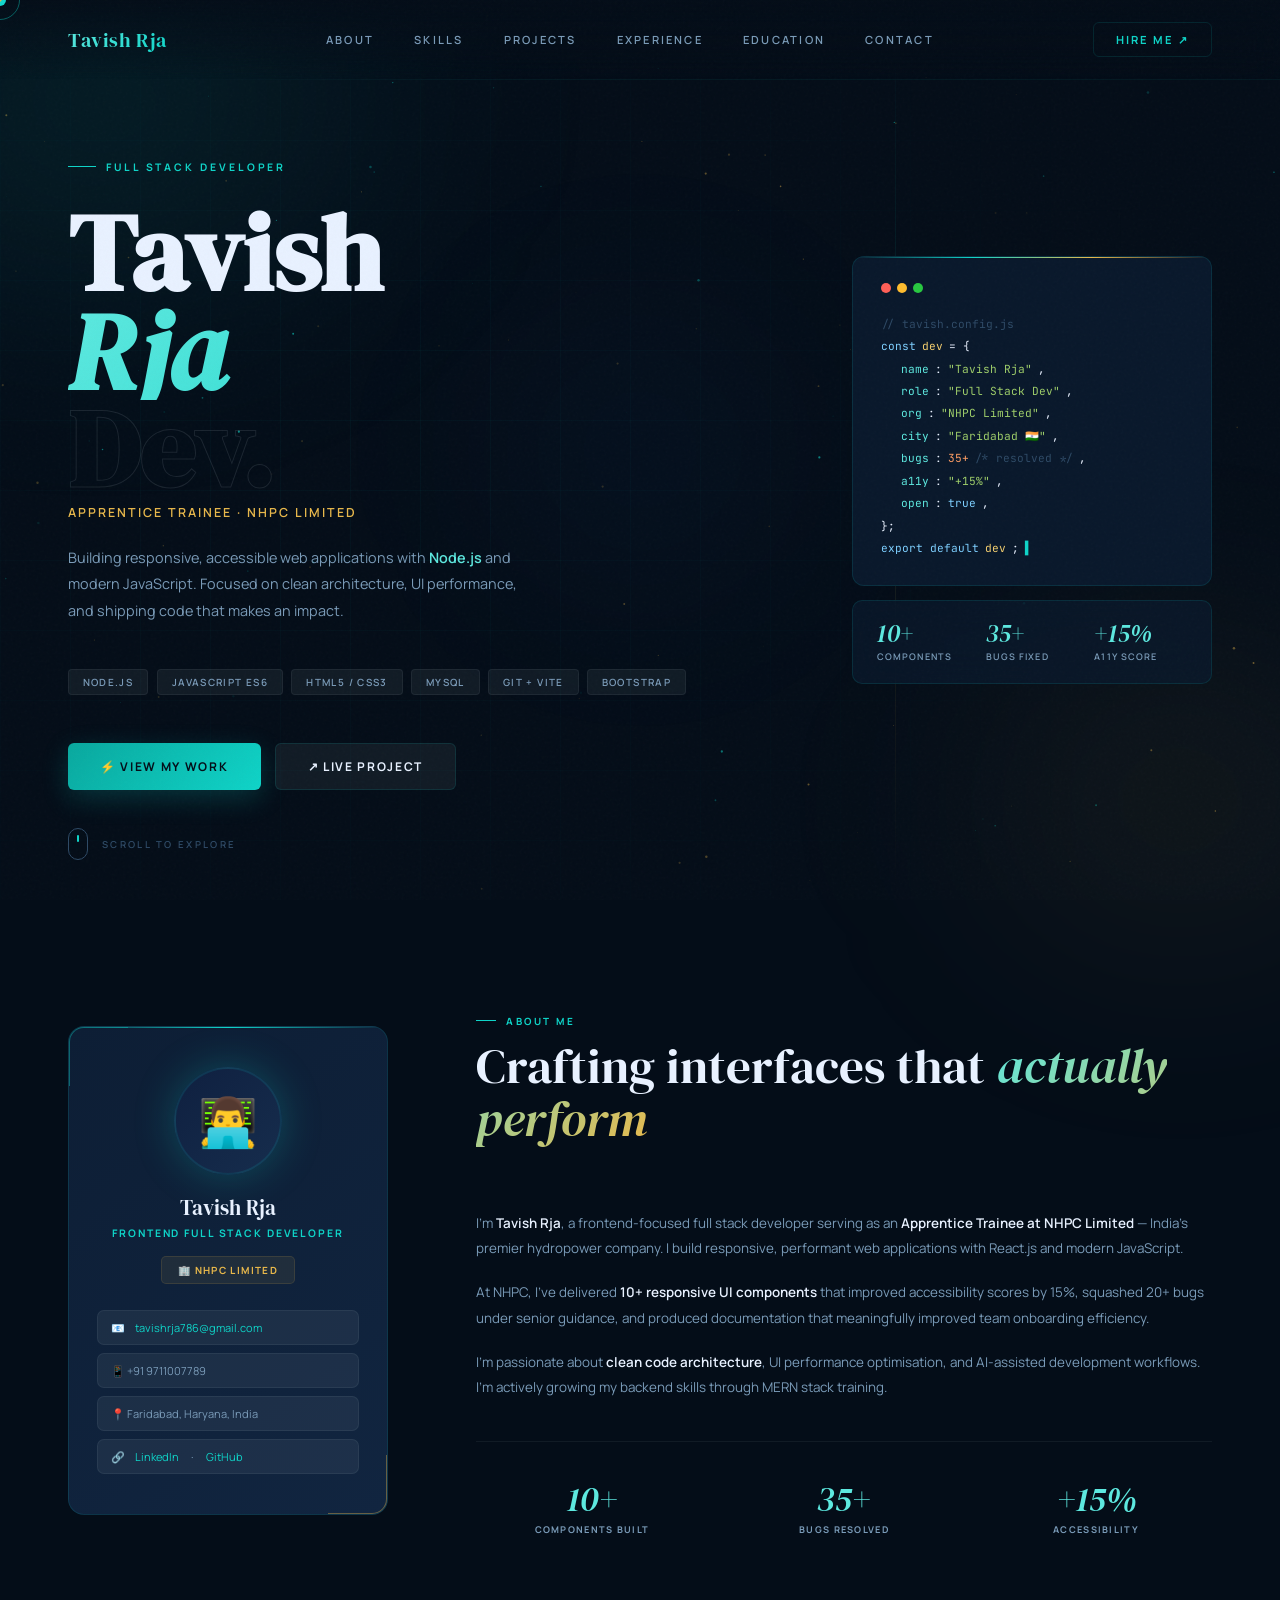
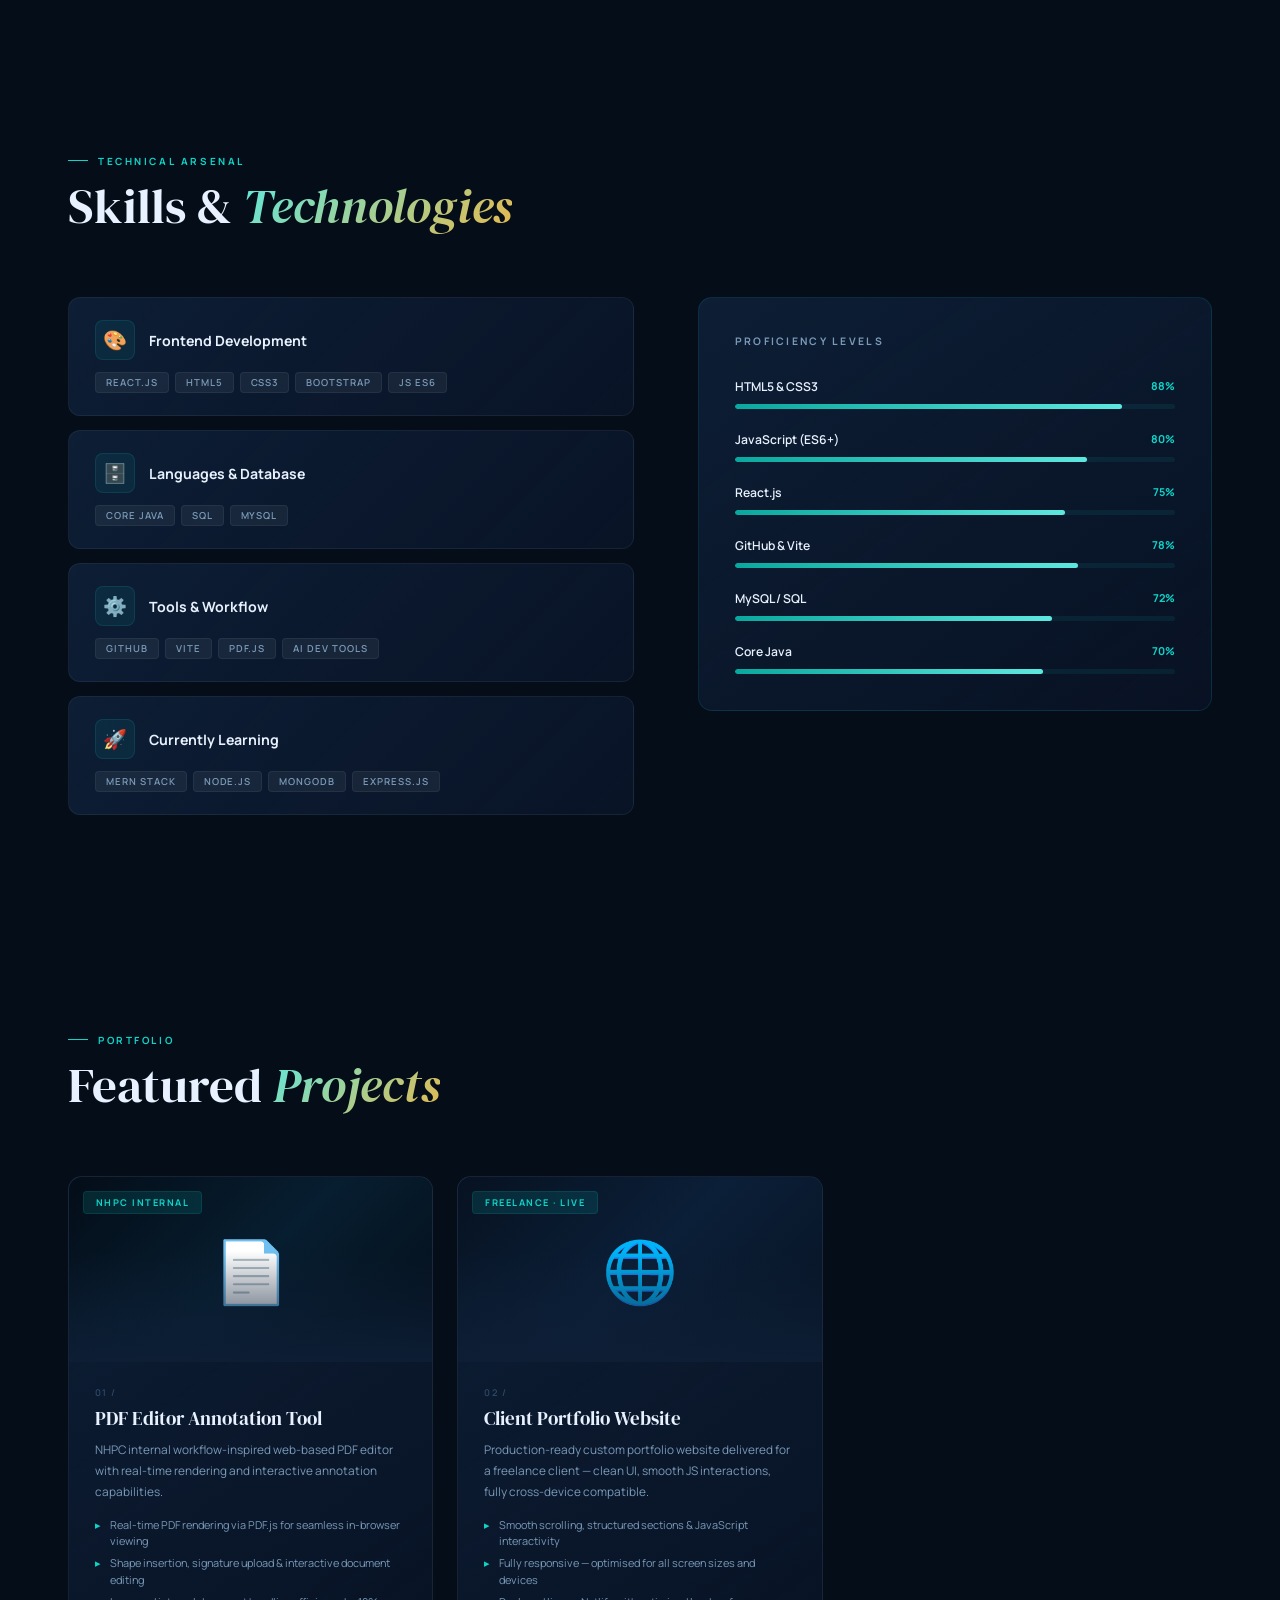
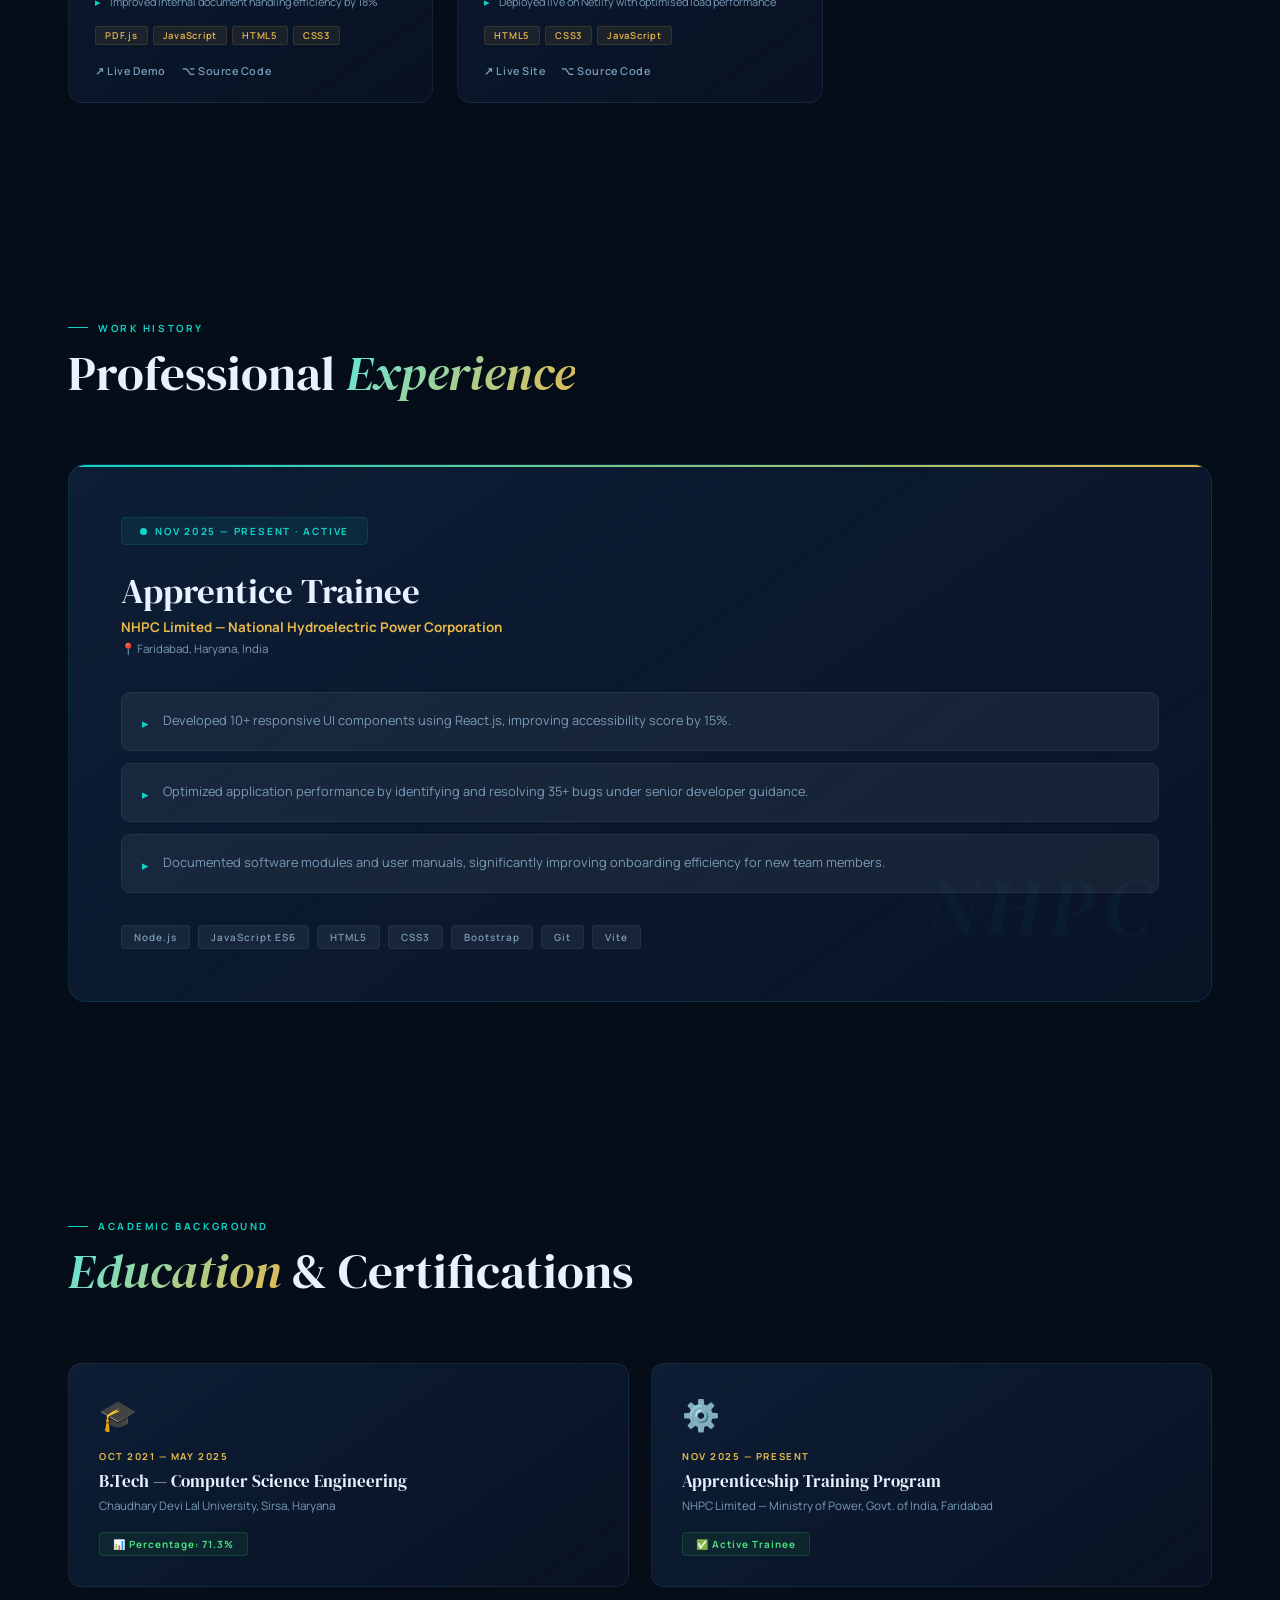
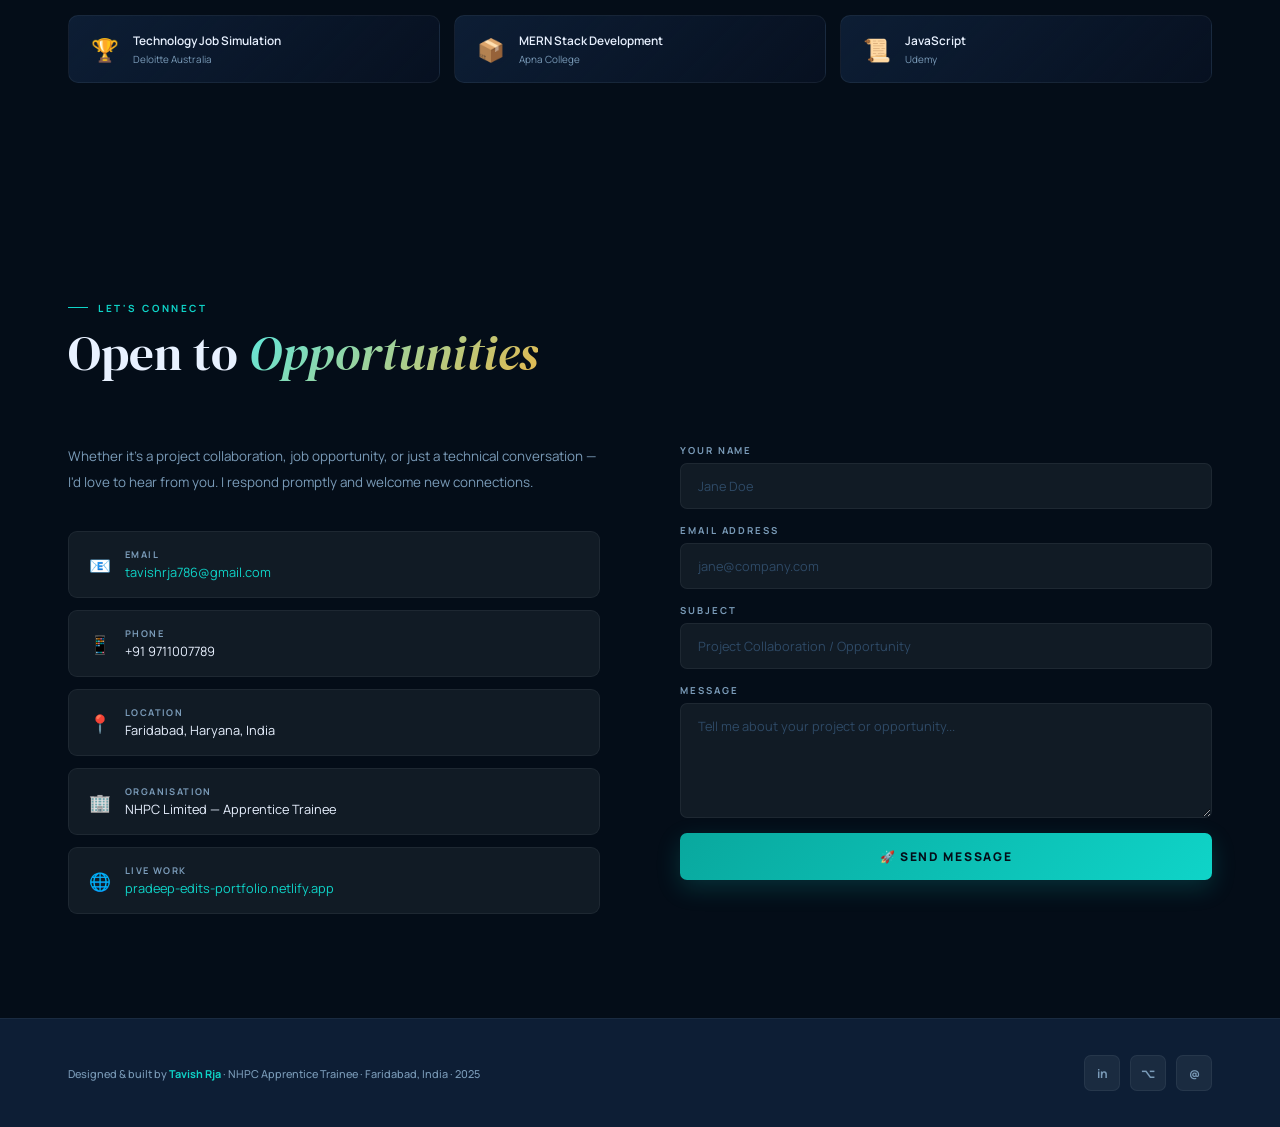
==== commit ef4a095b: "bug fixes" ====
--- a/index.html
+++ b/index.html
@@ -292,7 +292,7 @@
           <div class="proj-stack"><span>PDF.js</span><span>JavaScript</span><span>HTML5</span><span>CSS3</span></div>
           <div class="proj-actions">
             <a href="#" class="proj-link">↗ Live Demo</a>
-            <a href="#" class="proj-link">⌥ Source Code</a>
+            <a href="https://github.com/TavishRja/PDF-Editor" class="proj-link">⌥ Source Code</a>
           </div>
         </div>
       </div>
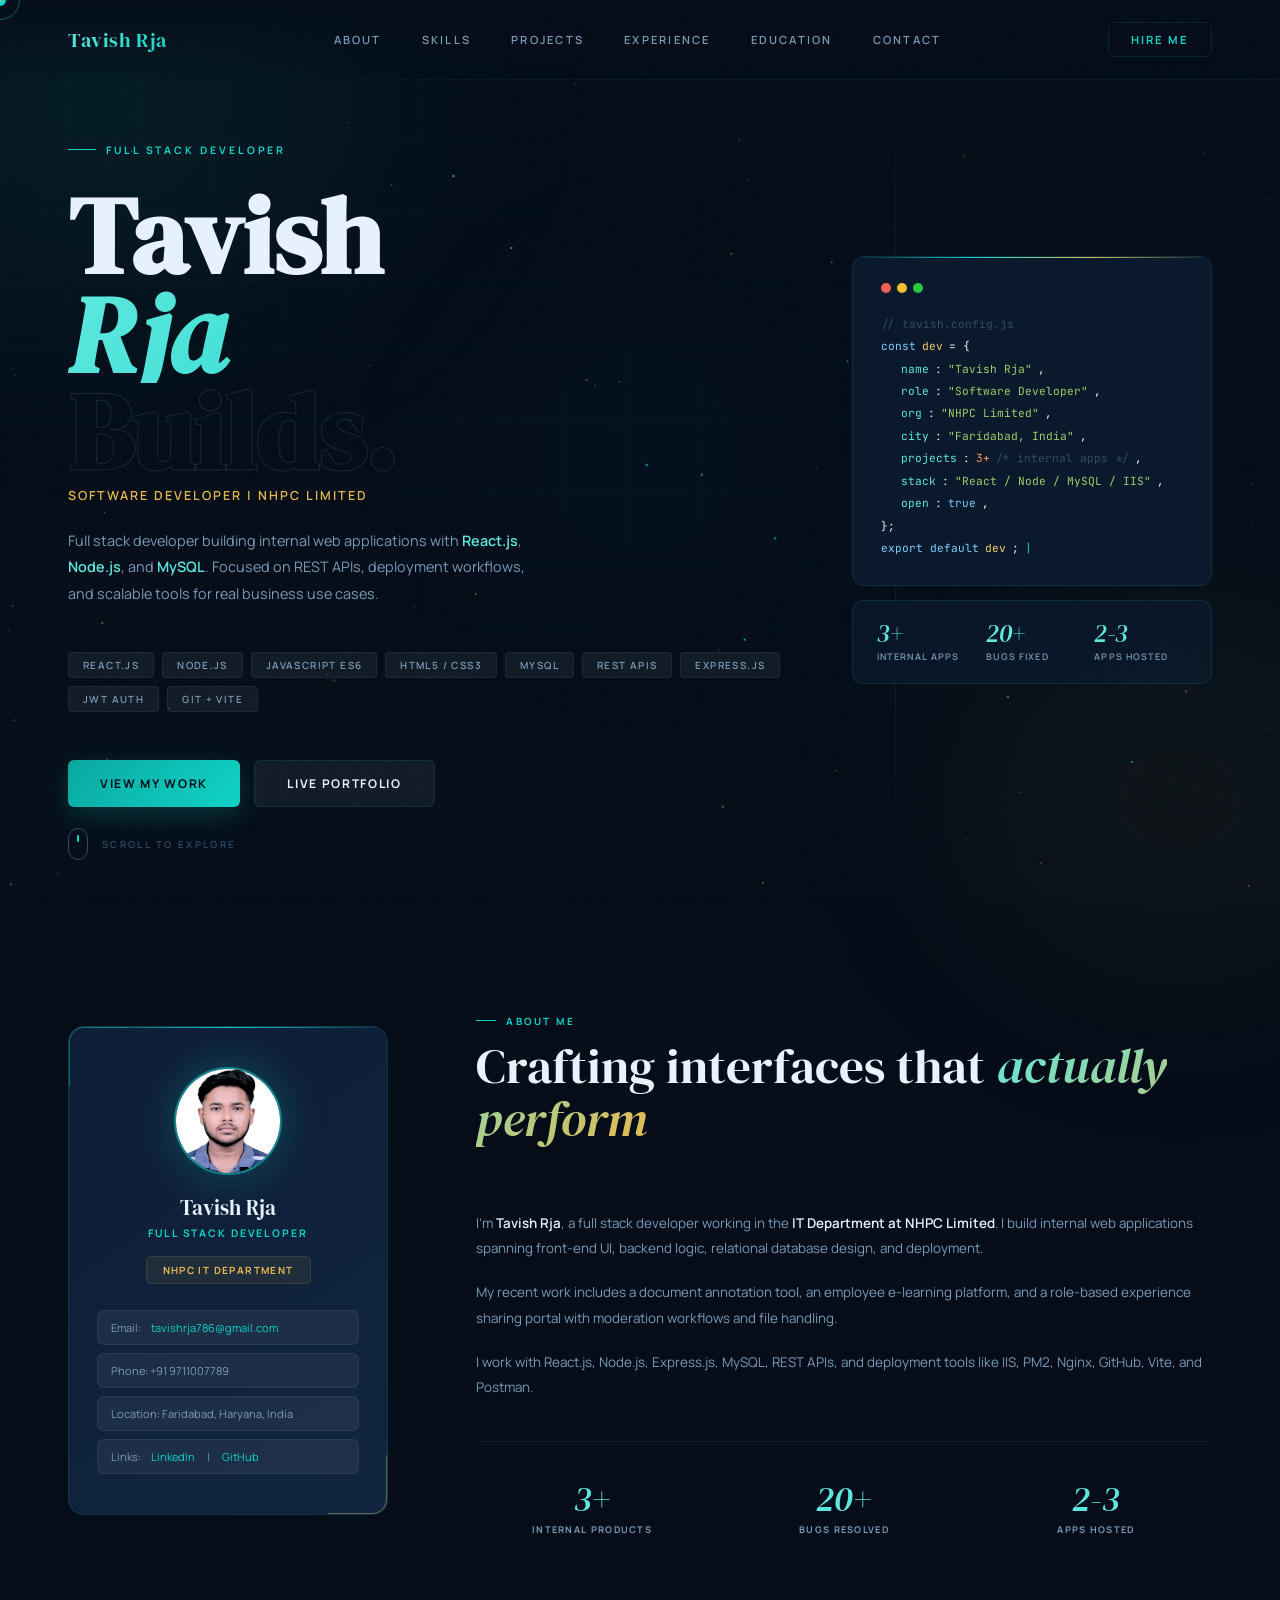
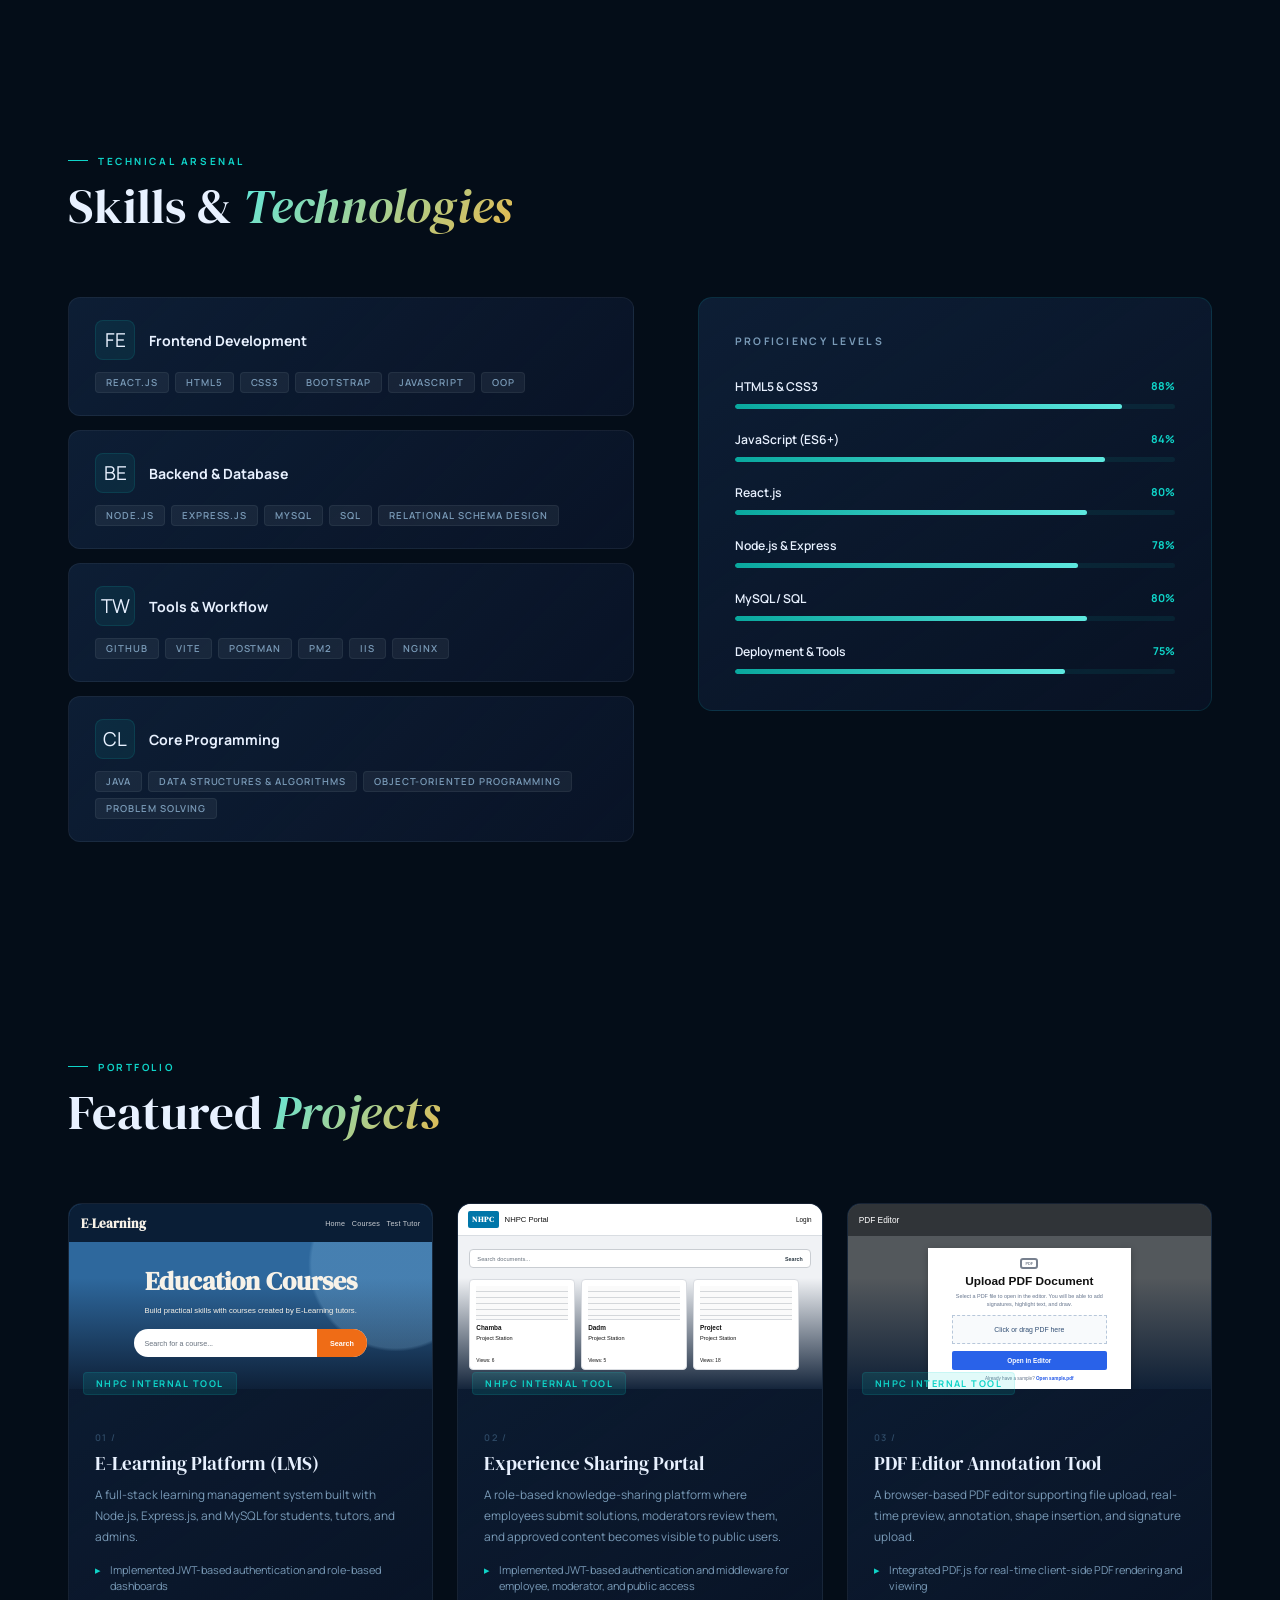
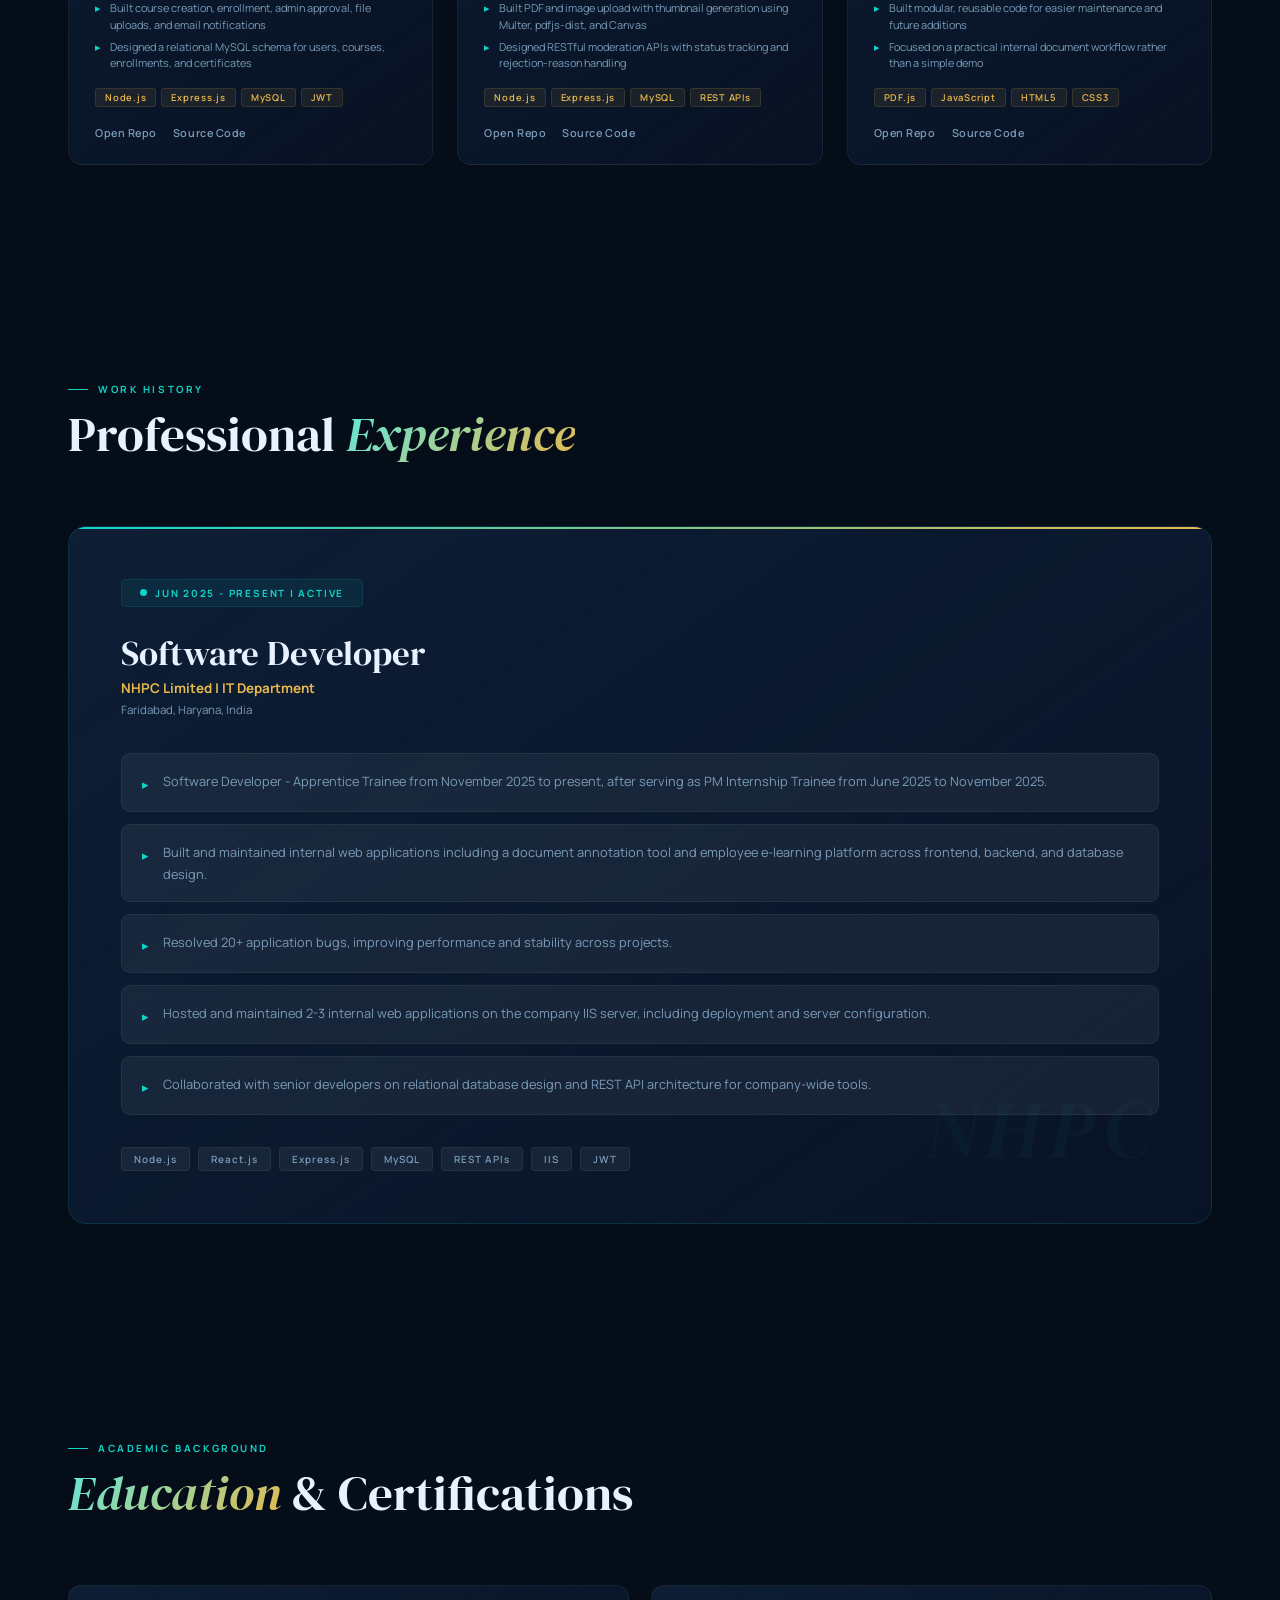
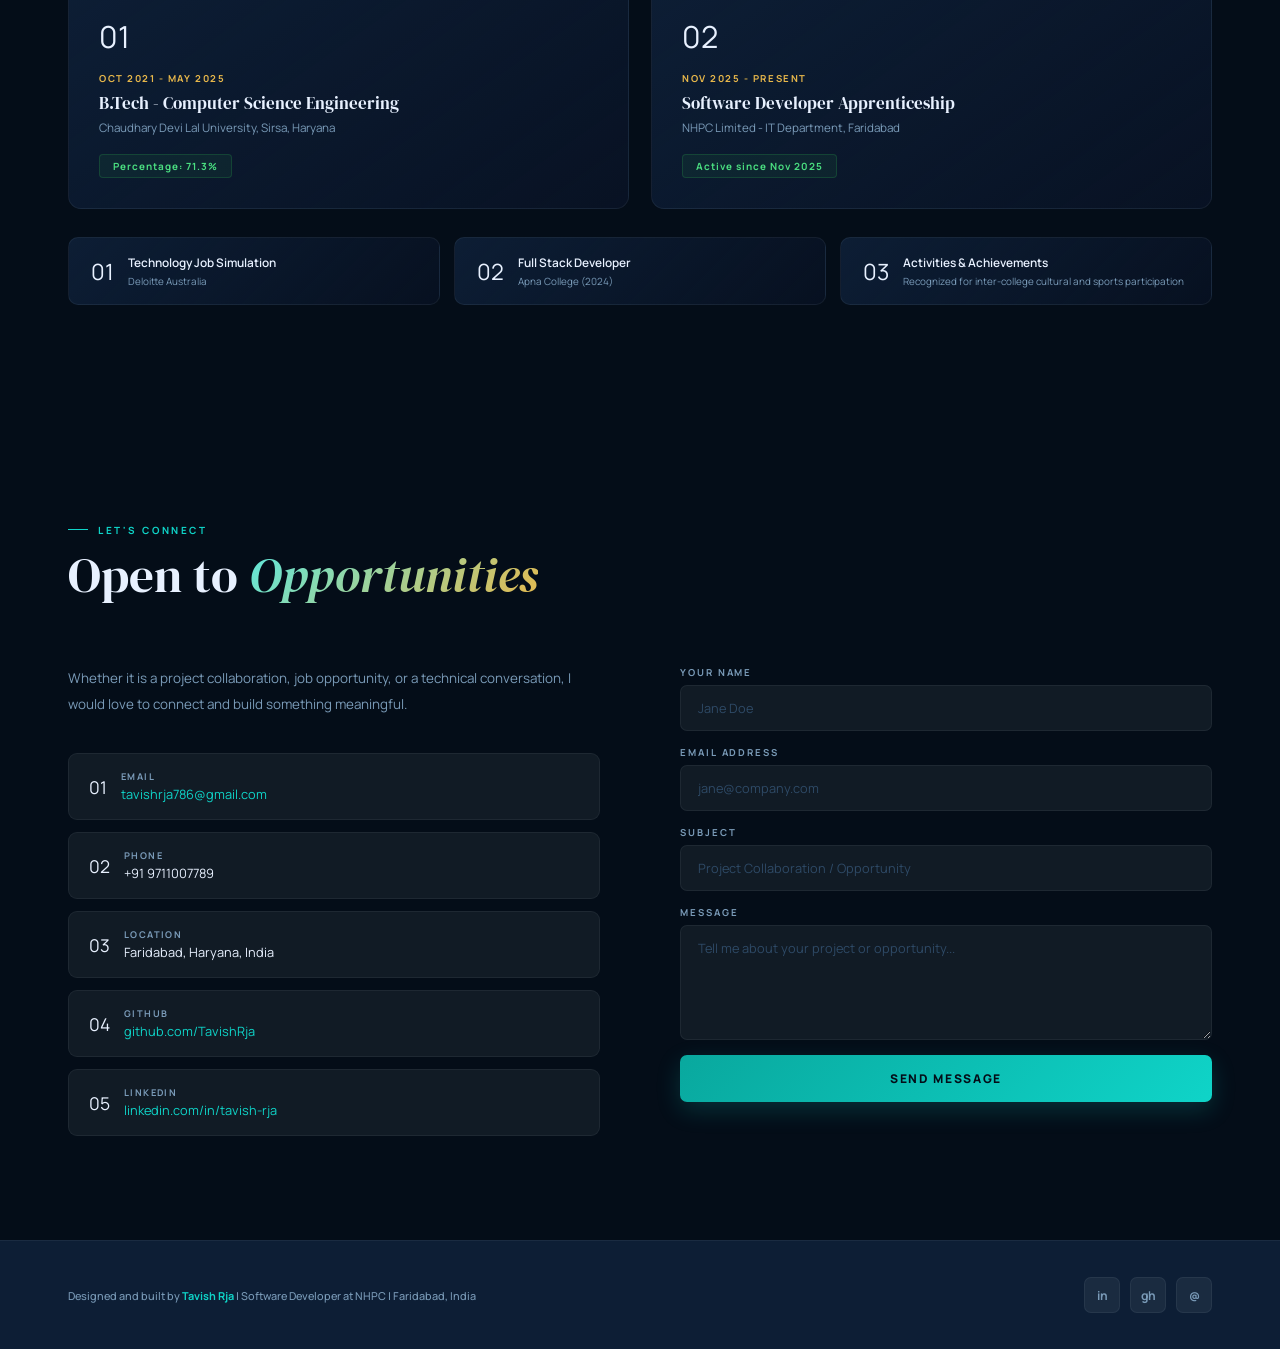
==== commit 787e0621: "Update portfolio" ====
--- a/index.html
+++ b/index.html
@@ -4,7 +4,7 @@
 <head>
   <meta charset="UTF-8">
   <meta name="viewport" content="width=device-width, initial-scale=1.0">
-  <title>Tavish Rja — Web Developer</title>
+  <title>Tavish Rja | Full Stack Developer</title>
   <link
     href="https://fonts.googleapis.com/css2?family=DM+Serif+Display:ital@0;1&family=Manrope:wght@300;400;500;600;700;800&family=JetBrains+Mono:wght@300;400;500&display=swap"
     rel="stylesheet">
@@ -12,8 +12,6 @@
 </head>
 
 <body>
-
-  <!-- Elements -->
   <div id="cursor"></div>
   <div id="cursor-ring"></div>
   <div id="cursor-dot"></div>
@@ -23,7 +21,6 @@
   <div class="glow-blob gb-blue"></div>
   <div id="particle-container"></div>
 
-  <!-- ══ NAV ══ -->
   <nav>
     <div class="nav-logo">Tavish Rja</div>
     <div class="nav-links">
@@ -34,10 +31,9 @@
       <a href="#education">Education</a>
       <a href="#contact">Contact</a>
     </div>
-    <a href="#contact" class="nav-cta">Hire Me ↗</a>
+    <a href="#contact" class="nav-cta">Hire Me</a>
   </nav>
 
-  <!-- ══ HERO ══ -->
   <section id="hero">
     <div class="hero-mesh"></div>
     <div class="hero-line"></div>
@@ -51,28 +47,31 @@
       <h1 class="hero-name">
         <span class="hn-solid">Tavish</span>
         <span class="hn-teal">Rja</span>
-        <span class="hn-ghost">Dev.</span>
+        <span class="hn-ghost">Builds.</span>
       </h1>
 
-      <div class="hero-role">Apprentice Trainee · NHPC Limited</div>
+      <div class="hero-role">Software Developer | NHPC Limited</div>
 
       <p class="hero-desc">
-        Building responsive, accessible web applications with <b>Node.js</b> and modern JavaScript.
-        Focused on clean architecture, UI performance, and shipping code that makes an impact.
+        Full stack developer building internal web applications with <b>React.js</b>, <b>Node.js</b>, and <b>MySQL</b>.
+        Focused on REST APIs, deployment workflows, and scalable tools for real business use cases.
       </p>
 
       <div class="hero-pills">
+        <span class="pill">React.js</span>
         <span class="pill">Node.js</span>
         <span class="pill">JavaScript ES6</span>
         <span class="pill">HTML5 / CSS3</span>
         <span class="pill">MySQL</span>
+        <span class="pill">REST APIs</span>
+        <span class="pill">Express.js</span>
+        <span class="pill">JWT Auth</span>
         <span class="pill">Git + Vite</span>
-        <span class="pill">Bootstrap</span>
       </div>
 
       <div class="hero-btns">
-        <a href="#projects" class="btn-fill">⚡ View My Work</a>
-        <a href="https://pradeep-edits-portfolio.netlify.app/" target="_blank" class="btn-outline">↗ Live Project</a>
+        <a href="#projects" class="btn-fill">View My Work</a>
+        <a href="https://tavishportfolio.vercel.app" target="_blank" rel="noreferrer" class="btn-outline">Live Portfolio</a>
       </div>
     </div>
 
@@ -87,31 +86,29 @@
         <div class="cline"></div>
         <div class="cline"><span class="kw">const</span> <span class="vr">dev</span> = {</div>
         <div class="cline">&nbsp;&nbsp;<span class="fn">name</span>: <span class="str">"Tavish Rja"</span>,</div>
-        <div class="cline">&nbsp;&nbsp;<span class="fn">role</span>: <span class="str">"Full Stack Dev"</span>,</div>
+        <div class="cline">&nbsp;&nbsp;<span class="fn">role</span>: <span class="str">"Software Developer"</span>,</div>
         <div class="cline">&nbsp;&nbsp;<span class="fn">org</span>: <span class="str">"NHPC Limited"</span>,</div>
-        <div class="cline">&nbsp;&nbsp;<span class="fn">city</span>: <span class="str">"Faridabad 🇮🇳"</span>,</div>
-        <div class="cline">&nbsp;&nbsp;<span class="fn">bugs</span>: <span class="num">35+</span><span class="cm"> /*
-            resolved */</span>,</div>
-        <div class="cline">&nbsp;&nbsp;<span class="fn">a11y</span>: <span class="str">"+15%"</span>,</div>
+        <div class="cline">&nbsp;&nbsp;<span class="fn">city</span>: <span class="str">"Faridabad, India"</span>,</div>
+        <div class="cline">&nbsp;&nbsp;<span class="fn">projects</span>: <span class="num">3+</span><span class="cm"> /* internal apps */</span>,</div>
+        <div class="cline">&nbsp;&nbsp;<span class="fn">stack</span>: <span class="str">"React / Node / MySQL / IIS"</span>,</div>
         <div class="cline">&nbsp;&nbsp;<span class="fn">open</span>: <span class="kw">true</span>,</div>
         <div class="cline">};</div>
         <div class="cline"></div>
-        <div class="cline"><span class="kw">export default</span> <span class="vr">dev</span>;<span class="caret-blink">
-            ▌</span></div>
+        <div class="cline"><span class="kw">export default</span> <span class="vr">dev</span>;<span class="caret-blink">|</span></div>
       </div>
 
       <div class="metrics-card">
         <div class="mc-item">
-          <div class="mc-val">10+</div>
-          <div class="mc-label">Components</div>
+          <div class="mc-val">3+</div>
+          <div class="mc-label">Internal Apps</div>
         </div>
         <div class="mc-item">
-          <div class="mc-val">35+</div>
+          <div class="mc-val">20+</div>
           <div class="mc-label">Bugs Fixed</div>
         </div>
         <div class="mc-item">
-          <div class="mc-val">+15%</div>
-          <div class="mc-label">A11y Score</div>
+          <div class="mc-val">2-3</div>
+          <div class="mc-label">Apps Hosted</div>
         </div>
       </div>
     </div>
@@ -124,23 +121,22 @@
     </div>
   </section>
 
-  <!-- ══ ABOUT ══ -->
   <section id="about">
     <div class="about-grid">
       <div class="r-left">
         <div class="about-card">
           <div class="card-corner cc-tl"></div>
           <div class="card-corner cc-br"></div>
-          <div class="av-emoji">👨‍💻</div>
+          <div class="av-emoji"><img src="assets/tavish-profile.jpg" alt="Tavish Rja profile photo"></div>
           <div class="av-name">Tavish Rja</div>
-          <div class="av-role">Frontend Full Stack Developer</div>
-          <div class="av-org">🏢 NHPC Limited</div>
+          <div class="av-role">Full Stack Developer</div>
+          <div class="av-org">NHPC IT Department</div>
           <div class="av-rows">
-            <div class="av-row">📧 <a href="mailto:tavishrja786@gmail.com">tavishrja786@gmail.com</a></div>
-            <div class="av-row">📱 +91 9711007789</div>
-            <div class="av-row">📍 Faridabad, Haryana, India</div>
-            <div class="av-row">🔗 <a href="https://www.linkedin.com/in/tavish-rja/" target="_blank">LinkedIn</a>
-              &nbsp;·&nbsp; <a href="https://github.com/TavishRja" target="_blank">GitHub</a></div>
+            <div class="av-row">Email: <a href="mailto:tavishrja786@gmail.com">tavishrja786@gmail.com</a></div>
+            <div class="av-row">Phone: +91 9711007789</div>
+            <div class="av-row">Location: Faridabad, Haryana, India</div>
+            <div class="av-row">Links: <a href="https://www.linkedin.com/in/tavish-rja/" target="_blank" rel="noreferrer">LinkedIn</a>
+              &nbsp;|&nbsp; <a href="https://github.com/TavishRja" target="_blank" rel="noreferrer">GitHub</a></div>
           </div>
         </div>
       </div>
@@ -148,33 +144,27 @@
       <div class="about-text r-rgt">
         <div class="sec-eyebrow">About Me</div>
         <h2 class="sec-title">Crafting interfaces that <em>actually perform</em></h2>
-        <p>I'm <b>Tavish Rja</b>, a frontend-focused full stack developer serving as an <b>Apprentice Trainee at NHPC
-            Limited</b> — India's premier hydropower company. I build responsive, performant web applications with
-          React.js and modern JavaScript.</p>
-        <p>At NHPC, I've delivered <b>10+ responsive UI components</b> that improved accessibility scores by 15%,
-          squashed 20+ bugs under senior guidance, and produced documentation that meaningfully improved team onboarding
-          efficiency.</p>
-        <p>I'm passionate about <b>clean code architecture</b>, UI performance optimisation, and AI-assisted development
-          workflows. I'm actively growing my backend skills through MERN stack training.</p>
+        <p>I'm <b>Tavish Rja</b>, a full stack developer working in the <b>IT Department at NHPC Limited</b>. I build internal web applications spanning front-end UI, backend logic, relational database design, and deployment.</p>
+        <p>My recent work includes a document annotation tool, an employee e-learning platform, and a role-based experience sharing portal with moderation workflows and file handling.</p>
+        <p>I work with React.js, Node.js, Express.js, MySQL, REST APIs, and deployment tools like IIS, PM2, Nginx, GitHub, Vite, and Postman.</p>
         <div class="about-metrics">
           <div class="am-item">
-            <div class="am-val">10+</div>
-            <div class="am-label">Components Built</div>
+            <div class="am-val">3+</div>
+            <div class="am-label">Internal Products</div>
           </div>
           <div class="am-item">
-            <div class="am-val">35+</div>
+            <div class="am-val">20+</div>
             <div class="am-label">Bugs Resolved</div>
           </div>
           <div class="am-item">
-            <div class="am-val">+15%</div>
-            <div class="am-label">Accessibility</div>
-          </div>
-        </div>
-      </div>
-    </div>
-  </section>
-
-  <!-- ══ SKILLS ══ -->
+            <div class="am-val">2-3</div>
+            <div class="am-label">Apps Hosted</div>
+          </div>
+        </div>
+      </div>
+    </div>
+  </section>
+
   <section id="skills">
     <div class="r-up">
       <div class="sec-eyebrow">Technical Arsenal</div>
@@ -184,41 +174,42 @@
       <div class="sk-list r-left">
         <div class="sk-card">
           <div class="sk-head">
-            <div class="sk-icon">🎨</div>
+            <div class="sk-icon">FE</div>
             <div class="sk-name">Frontend Development</div>
           </div>
           <div class="sk-tags">
             <span class="sk-tag">React.js</span><span class="sk-tag">HTML5</span>
-            <span class="sk-tag">CSS3</span><span class="sk-tag">Bootstrap</span><span class="sk-tag">JS ES6</span>
+            <span class="sk-tag">CSS3</span><span class="sk-tag">Bootstrap</span><span class="sk-tag">JavaScript</span><span class="sk-tag">OOP</span>
           </div>
         </div>
         <div class="sk-card">
           <div class="sk-head">
-            <div class="sk-icon">🗄️</div>
-            <div class="sk-name">Languages & Database</div>
+            <div class="sk-icon">BE</div>
+            <div class="sk-name">Backend & Database</div>
           </div>
           <div class="sk-tags">
-            <span class="sk-tag">Core Java</span><span class="sk-tag">SQL</span><span class="sk-tag">MySQL</span>
+            <span class="sk-tag">Node.js</span><span class="sk-tag">Express.js</span><span class="sk-tag">MySQL</span>
+            <span class="sk-tag">SQL</span><span class="sk-tag">Relational Schema Design</span>
           </div>
         </div>
         <div class="sk-card">
           <div class="sk-head">
-            <div class="sk-icon">⚙️</div>
+            <div class="sk-icon">TW</div>
             <div class="sk-name">Tools & Workflow</div>
           </div>
           <div class="sk-tags">
             <span class="sk-tag">GitHub</span><span class="sk-tag">Vite</span>
-            <span class="sk-tag">PDF.js</span><span class="sk-tag">AI Dev Tools</span>
+            <span class="sk-tag">Postman</span><span class="sk-tag">PM2</span><span class="sk-tag">IIS</span><span class="sk-tag">Nginx</span>
           </div>
         </div>
         <div class="sk-card">
           <div class="sk-head">
-            <div class="sk-icon">🚀</div>
-            <div class="sk-name">Currently Learning</div>
+            <div class="sk-icon">CL</div>
+            <div class="sk-name">Core Programming</div>
           </div>
           <div class="sk-tags">
-            <span class="sk-tag">MERN Stack</span><span class="sk-tag">Node.js</span>
-            <span class="sk-tag">MongoDB</span><span class="sk-tag">Express.js</span>
+            <span class="sk-tag">Java</span><span class="sk-tag">Data Structures &amp; Algorithms</span>
+            <span class="sk-tag">Object-Oriented Programming</span><span class="sk-tag">Problem Solving</span>
           </div>
         </div>
       </div>
@@ -233,96 +224,120 @@
             </div>
           </div>
           <div class="bar-item">
-            <div class="bar-top"><span class="bar-name">JavaScript (ES6+)</span><span class="bar-pct">80%</span></div>
+            <div class="bar-top"><span class="bar-name">JavaScript (ES6+)</span><span class="bar-pct">84%</span></div>
+            <div class="bar-track">
+              <div class="bar-fill" data-w=".84"></div>
+            </div>
+          </div>
+          <div class="bar-item">
+            <div class="bar-top"><span class="bar-name">React.js</span><span class="bar-pct">80%</span></div>
             <div class="bar-track">
               <div class="bar-fill" data-w=".80"></div>
             </div>
           </div>
           <div class="bar-item">
-            <div class="bar-top"><span class="bar-name">React.js</span><span class="bar-pct">75%</span></div>
+            <div class="bar-top"><span class="bar-name">Node.js &amp; Express</span><span class="bar-pct">78%</span></div>
+            <div class="bar-track">
+              <div class="bar-fill" data-w=".78"></div>
+            </div>
+          </div>
+          <div class="bar-item">
+            <div class="bar-top"><span class="bar-name">MySQL / SQL</span><span class="bar-pct">80%</span></div>
+            <div class="bar-track">
+              <div class="bar-fill" data-w=".80"></div>
+            </div>
+          </div>
+          <div class="bar-item">
+            <div class="bar-top"><span class="bar-name">Deployment &amp; Tools</span><span class="bar-pct">75%</span></div>
             <div class="bar-track">
               <div class="bar-fill" data-w=".75"></div>
             </div>
           </div>
-          <div class="bar-item">
-            <div class="bar-top"><span class="bar-name">GitHub &amp; Vite</span><span class="bar-pct">78%</span></div>
-            <div class="bar-track">
-              <div class="bar-fill" data-w=".78"></div>
-            </div>
-          </div>
-          <div class="bar-item">
-            <div class="bar-top"><span class="bar-name">MySQL / SQL</span><span class="bar-pct">72%</span></div>
-            <div class="bar-track">
-              <div class="bar-fill" data-w=".72"></div>
-            </div>
-          </div>
-          <div class="bar-item">
-            <div class="bar-top"><span class="bar-name">Core Java</span><span class="bar-pct">70%</span></div>
-            <div class="bar-track">
-              <div class="bar-fill" data-w=".70"></div>
-            </div>
-          </div>
-        </div>
-      </div>
-    </div>
-  </section>
-
-  <!-- ══ PROJECTS ══ -->
+        </div>
+      </div>
+    </div>
+  </section>
+
   <section id="projects">
     <div class="r-up">
       <div class="sec-eyebrow">Portfolio</div>
       <h2 class="sec-title">Featured <em>Projects</em></h2>
     </div>
     <div class="proj-grid">
-
       <div class="proj-card r-up">
-        <div class="proj-thumb pt-pdf">📄<div class="proj-ov"></div>
-        </div>
-        <div class="proj-badge">NHPC Internal</div>
+        <div class="proj-thumb proj-preview preview-lms">
+          <div class="preview-nav"><strong>E-Learning</strong><span>Home &nbsp; Courses &nbsp; Test Tutor</span></div>
+          <div class="preview-hero"><strong>Education Courses</strong><small>Build practical skills with courses created by E-Learning tutors.</small><div class="preview-search">Search for a course... <b>Search</b></div></div>
+          <div class="proj-ov"></div>
+        </div>
+        <div class="proj-badge">NHPC Internal Tool</div>
         <div class="proj-body">
           <div class="proj-num">01 /</div>
+          <div class="proj-title">E-Learning Platform (LMS)</div>
+          <div class="proj-desc">A full-stack learning management system built with Node.js, Express.js, and MySQL for students, tutors, and admins.</div>
+          <ul class="proj-points">
+            <li class="proj-point">Implemented JWT-based authentication and role-based dashboards</li>
+            <li class="proj-point">Built course creation, enrollment, admin approval, file uploads, and email notifications</li>
+            <li class="proj-point">Designed a relational MySQL schema for users, courses, enrollments, and certificates</li>
+          </ul>
+          <div class="proj-stack"><span>Node.js</span><span>Express.js</span><span>MySQL</span><span>JWT</span></div>
+          <div class="proj-actions">
+            <a href="https://github.com/TavishRja/E-learningNhpc" target="_blank" rel="noreferrer" class="proj-link">Open Repo</a>
+            <a href="https://github.com/TavishRja/E-learningNhpc" target="_blank" rel="noreferrer" class="proj-link">Source Code</a>
+          </div>
+        </div>
+      </div>
+
+      <div class="proj-card r-up">
+        <div class="proj-thumb proj-preview preview-experience">
+          <div class="nhpc-nav"><b>NHPC</b><span>NHPC Portal</span><small>Login</small></div>
+          <div class="nhpc-content"><div class="nhpc-search">Search documents... <b>Search</b></div><div class="nhpc-docs"><div class="nhpc-doc"><i></i><strong>Chamba</strong><span>Project Station</span><small>Views: 6</small></div><div class="nhpc-doc"><i></i><strong>Dadm</strong><span>Project Station</span><small>Views: 5</small></div><div class="nhpc-doc"><i></i><strong>Project</strong><span>Project Station</span><small>Views: 18</small></div></div></div>
+          <div class="proj-ov"></div>
+        </div>
+        <div class="proj-badge">NHPC Internal Tool</div>
+        <div class="proj-body">
+          <div class="proj-num">02 /</div>
+          <div class="proj-title">Experience Sharing Portal</div>
+          <div class="proj-desc">A role-based knowledge-sharing platform where employees submit solutions, moderators review them, and approved content becomes visible to public users.</div>
+          <ul class="proj-points">
+            <li class="proj-point">Implemented JWT-based authentication and middleware for employee, moderator, and public access</li>
+            <li class="proj-point">Built PDF and image upload with thumbnail generation using Multer, pdfjs-dist, and Canvas</li>
+            <li class="proj-point">Designed RESTful moderation APIs with status tracking and rejection-reason handling</li>
+          </ul>
+          <div class="proj-stack"><span>Node.js</span><span>Express.js</span><span>MySQL</span><span>REST APIs</span></div>
+          <div class="proj-actions">
+            <a href="https://github.com/TavishRja/Experience_Sharing_NHPC" target="_blank" rel="noreferrer" class="proj-link">Open Repo</a>
+            <a href="https://github.com/TavishRja/Experience_Sharing_NHPC" target="_blank" rel="noreferrer" class="proj-link">Source Code</a>
+          </div>
+        </div>
+      </div>
+
+      <div class="proj-card r-up">
+        <div class="proj-thumb proj-preview preview-pdf">
+          <div class="pdf-nav">PDF Editor</div>
+          <div class="pdf-upload-panel"><div class="pdf-file-icon">PDF</div><strong>Upload PDF Document</strong><p>Select a PDF file to open in the editor. You will be able to add signatures, highlight text, and draw.</p><div class="pdf-drop-zone">Click or drag PDF here</div><button type="button">Open in Editor</button><small>Already have a sample? <b>Open sample.pdf</b></small></div>
+          <div class="proj-ov"></div>
+        </div>
+        <div class="proj-badge">NHPC Internal Tool</div>
+        <div class="proj-body">
+          <div class="proj-num">03 /</div>
           <div class="proj-title">PDF Editor Annotation Tool</div>
-          <div class="proj-desc">NHPC internal workflow-inspired web-based PDF editor with real-time rendering and
-            interactive annotation capabilities.</div>
+          <div class="proj-desc">A browser-based PDF editor supporting file upload, real-time preview, annotation, shape insertion, and signature upload.</div>
           <ul class="proj-points">
-            <li class="proj-point">Real-time PDF rendering via PDF.js for seamless in-browser viewing</li>
-            <li class="proj-point">Shape insertion, signature upload &amp; interactive document editing</li>
-            <li class="proj-point">Improved internal document handling efficiency by 18%</li>
+            <li class="proj-point">Integrated PDF.js for real-time client-side PDF rendering and viewing</li>
+            <li class="proj-point">Built modular, reusable code for easier maintenance and future additions</li>
+            <li class="proj-point">Focused on a practical internal document workflow rather than a simple demo</li>
           </ul>
           <div class="proj-stack"><span>PDF.js</span><span>JavaScript</span><span>HTML5</span><span>CSS3</span></div>
           <div class="proj-actions">
-            <a href="#" class="proj-link">↗ Live Demo</a>
-            <a href="https://github.com/TavishRja/PDF-Editor" class="proj-link">⌥ Source Code</a>
-          </div>
-        </div>
-      </div>
-
-      <div class="proj-card r-up">
-        <div class="proj-thumb pt-web">🌐<div class="proj-ov"></div>
-        </div>
-        <div class="proj-badge">Freelance · Live</div>
-        <div class="proj-body">
-          <div class="proj-num">02 /</div>
-          <div class="proj-title">Client Portfolio Website</div>
-          <div class="proj-desc">Production-ready custom portfolio website delivered for a freelance client — clean UI,
-            smooth JS interactions, fully cross-device compatible.</div>
-          <ul class="proj-points">
-            <li class="proj-point">Smooth scrolling, structured sections &amp; JavaScript interactivity</li>
-            <li class="proj-point">Fully responsive — optimised for all screen sizes and devices</li>
-            <li class="proj-point">Deployed live on Netlify with optimised load performance</li>
-          </ul>
-          <div class="proj-stack"><span>HTML5</span><span>CSS3</span><span>JavaScript</span></div>
-          <div class="proj-actions">
-            <a href="https://pradeep-edits-portfolio.netlify.app/" target="_blank" class="proj-link">↗ Live Site</a>
-            <a href="https://github.com/TavishRja/Freelance-Work" class="proj-link">⌥ Source Code</a>
-          </div>
-        </div>
-      </div>
-
-    </div>
-  </section>
-
-  <!-- ══ EXPERIENCE ══ -->
+            <a href="https://github.com/TavishRja/PDF-Editor" target="_blank" rel="noreferrer" class="proj-link">Open Repo</a>
+            <a href="https://github.com/TavishRja/PDF-Editor" target="_blank" rel="noreferrer" class="proj-link">Source Code</a>
+          </div>
+        </div>
+      </div>
+    </div>
+  </section>
+
   <section id="experience">
     <div class="r-up">
       <div class="sec-eyebrow">Work History</div>
@@ -331,32 +346,30 @@
     <div class="exp-wrap r-up">
       <div class="exp-status">
         <span class="live-dot"></span>
-        Nov 2025 — Present · Active
-      </div>
-      <div class="exp-title">Apprentice Trainee</div>
-      <div class="exp-company">NHPC Limited — National Hydroelectric Power Corporation</div>
-      <div class="exp-location">📍 Faridabad, Haryana, India</div>
+        Jun 2025 - Present | Active
+      </div>
+      <div class="exp-title">Software Developer</div>
+      <div class="exp-company">NHPC Limited | IT Department</div>
+      <div class="exp-location">Faridabad, Haryana, India</div>
       <div class="exp-bullets">
-        <div class="exp-bullet">Developed 10+ responsive UI components using React.js, improving accessibility score by
-          15%.</div>
-        <div class="exp-bullet">Optimized application performance by identifying and resolving 35+ bugs under senior
-          developer guidance.</div>
-        <div class="exp-bullet">Documented software modules and user manuals, significantly improving onboarding
-          efficiency for new team members.</div>
+        <div class="exp-bullet">Software Developer - Apprentice Trainee from November 2025 to present, after serving as PM Internship Trainee from June 2025 to November 2025.</div>
+        <div class="exp-bullet">Built and maintained internal web applications including a document annotation tool and employee e-learning platform across frontend, backend, and database design.</div>
+        <div class="exp-bullet">Resolved 20+ application bugs, improving performance and stability across projects.</div>
+        <div class="exp-bullet">Hosted and maintained 2-3 internal web applications on the company IIS server, including deployment and server configuration.</div>
+        <div class="exp-bullet">Collaborated with senior developers on relational database design and REST API architecture for company-wide tools.</div>
       </div>
       <div class="exp-tags">
         <span class="exp-tag">Node.js</span>
-        <span class="exp-tag">JavaScript ES6</span>
-        <span class="exp-tag">HTML5</span>
-        <span class="exp-tag">CSS3</span>
-        <span class="exp-tag">Bootstrap</span>
-        <span class="exp-tag">Git</span>
-        <span class="exp-tag">Vite</span>
-      </div>
-    </div>
-  </section>
-
-  <!-- ══ EDUCATION ══ -->
+        <span class="exp-tag">React.js</span>
+        <span class="exp-tag">Express.js</span>
+        <span class="exp-tag">MySQL</span>
+        <span class="exp-tag">REST APIs</span>
+        <span class="exp-tag">IIS</span>
+        <span class="exp-tag">JWT</span>
+      </div>
+    </div>
+  </section>
+
   <section id="education">
     <div class="r-up">
       <div class="sec-eyebrow">Academic Background</div>
@@ -364,46 +377,45 @@
     </div>
     <div class="edu-grid r-up">
       <div class="edu-card">
-        <span class="edu-ico">🎓</span>
-        <div class="edu-year">Oct 2021 — May 2025</div>
-        <div class="edu-deg">B.Tech — Computer Science Engineering</div>
+        <span class="edu-ico">01</span>
+        <div class="edu-year">Oct 2021 - May 2025</div>
+        <div class="edu-deg">B.Tech - Computer Science Engineering</div>
         <div class="edu-inst">Chaudhary Devi Lal University, Sirsa, Haryana</div>
-        <span class="edu-grade">📊 Percentage: 71.3%</span>
+        <span class="edu-grade">Percentage: 71.3%</span>
       </div>
       <div class="edu-card">
-        <span class="edu-ico">⚙️</span>
-        <div class="edu-year">Nov 2025 — Present</div>
-        <div class="edu-deg">Apprenticeship Training Program</div>
-        <div class="edu-inst">NHPC Limited — Ministry of Power, Govt. of India, Faridabad</div>
-        <span class="edu-grade">✅ Active Trainee</span>
+        <span class="edu-ico">02</span>
+        <div class="edu-year">Nov 2025 - Present</div>
+        <div class="edu-deg">Software Developer Apprenticeship</div>
+        <div class="edu-inst">NHPC Limited - IT Department, Faridabad</div>
+        <span class="edu-grade">Active since Nov 2025</span>
       </div>
     </div>
     <div class="certs-grid r-up">
       <div class="cert-item">
-        <span class="cert-ico">🏆</span>
+        <span class="cert-ico">01</span>
         <div>
           <div class="cert-name">Technology Job Simulation</div>
           <div class="cert-by">Deloitte Australia</div>
         </div>
       </div>
       <div class="cert-item">
-        <span class="cert-ico">📦</span>
+        <span class="cert-ico">02</span>
         <div>
-          <div class="cert-name">MERN Stack Development</div>
-          <div class="cert-by">Apna College</div>
+          <div class="cert-name">Full Stack Developer</div>
+          <div class="cert-by">Apna College (2024)</div>
         </div>
       </div>
       <div class="cert-item">
-        <span class="cert-ico">📜</span>
+        <span class="cert-ico">03</span>
         <div>
-          <div class="cert-name">JavaScript</div>
-          <div class="cert-by">Udemy</div>
-        </div>
-      </div>
-    </div>
-  </section>
-
-  <!-- ══ CONTACT ══ -->
+          <div class="cert-name">Activities & Achievements</div>
+          <div class="cert-by">Recognized for inter-college cultural and sports participation</div>
+        </div>
+      </div>
+    </div>
+  </section>
+
   <section id="contact">
     <div class="r-up">
       <div class="sec-eyebrow">Let's Connect</div>
@@ -411,43 +423,41 @@
     </div>
     <div class="contact-layout">
       <div class="r-left">
-        <p class="contact-intro">Whether it's a project collaboration, job opportunity, or just a technical conversation
-          — I'd love to hear from you. I respond promptly and welcome new connections.</p>
+        <p class="contact-intro">Whether it is a project collaboration, job opportunity, or a technical conversation, I would love to connect and build something meaningful.</p>
         <div class="c-list">
           <div class="c-item">
-            <span class="c-ico">📧</span>
+            <span class="c-ico">01</span>
             <div>
               <div class="c-label">Email</div>
               <div class="c-value"><a href="mailto:tavishrja786@gmail.com">tavishrja786@gmail.com</a></div>
             </div>
           </div>
           <div class="c-item">
-            <span class="c-ico">📱</span>
+            <span class="c-ico">02</span>
             <div>
               <div class="c-label">Phone</div>
               <div class="c-value">+91 9711007789</div>
             </div>
           </div>
           <div class="c-item">
-            <span class="c-ico">📍</span>
+            <span class="c-ico">03</span>
             <div>
               <div class="c-label">Location</div>
               <div class="c-value">Faridabad, Haryana, India</div>
             </div>
           </div>
           <div class="c-item">
-            <span class="c-ico">🏢</span>
+            <span class="c-ico">04</span>
             <div>
-              <div class="c-label">Organisation</div>
-              <div class="c-value">NHPC Limited — Apprentice Trainee</div>
+              <div class="c-label">GitHub</div>
+              <div class="c-value"><a href="https://github.com/TavishRja" target="_blank" rel="noreferrer">github.com/TavishRja</a></div>
             </div>
           </div>
           <div class="c-item">
-            <span class="c-ico">🌐</span>
+            <span class="c-ico">05</span>
             <div>
-              <div class="c-label">Live Work</div>
-              <div class="c-value"><a href="https://pradeep-edits-portfolio.netlify.app/"
-                  target="_blank">pradeep-edits-portfolio.netlify.app</a></div>
+              <div class="c-label">LinkedIn</div>
+              <div class="c-value"><a href="https://www.linkedin.com/in/tavish-rja/" target="_blank" rel="noreferrer">linkedin.com/in/tavish-rja</a></div>
             </div>
           </div>
         </div>
@@ -455,25 +465,21 @@
 
       <div class="form-wrap r-rgt">
         <div class="fg"><label class="fl">Your Name</label><input type="text" class="fi" placeholder="Jane Doe"></div>
-        <div class="fg"><label class="fl">Email Address</label><input type="email" class="fi"
-            placeholder="jane@company.com"></div>
-        <div class="fg"><label class="fl">Subject</label><input type="text" class="fi"
-            placeholder="Project Collaboration / Opportunity"></div>
-        <div class="fg"><label class="fl">Message</label><textarea class="ft"
-            placeholder="Tell me about your project or opportunity..."></textarea></div>
-        <button class="submit-btn">🚀 Send Message</button>
-      </div>
-    </div>
-  </section>
-
-  <!-- ══ FOOTER ══ -->
+        <div class="fg"><label class="fl">Email Address</label><input type="email" class="fi" placeholder="jane@company.com"></div>
+        <div class="fg"><label class="fl">Subject</label><input type="text" class="fi" placeholder="Project Collaboration / Opportunity"></div>
+        <div class="fg"><label class="fl">Message</label><textarea class="ft" placeholder="Tell me about your project or opportunity..."></textarea></div>
+        <button class="submit-btn">Send Message</button>
+      </div>
+    </div>
+  </section>
+
   <footer>
     <div class="foot-text">
-      Designed &amp; built by <strong>Tavish Rja</strong> · NHPC Apprentice Trainee · Faridabad, India · 2025
+      Designed and built by <strong>Tavish Rja</strong> | Software Developer at NHPC | Faridabad, India
     </div>
     <div class="foot-socials">
-      <a href="https://www.linkedin.com/in/tavish-rja/" target="_blank" class="soc-link" title="LinkedIn">in</a>
-      <a href="https://github.com/TavishRja" target="_blank" class="soc-link" title="GitHub">⌥</a>
+      <a href="https://www.linkedin.com/in/tavish-rja/" target="_blank" rel="noreferrer" class="soc-link" title="LinkedIn">in</a>
+      <a href="https://github.com/TavishRja" target="_blank" rel="noreferrer" class="soc-link" title="GitHub">gh</a>
       <a href="mailto:tavishrja786@gmail.com" class="soc-link" title="Email">@</a>
     </div>
   </footer>
@@ -481,4 +487,4 @@
   <script src="js/script.js"></script>
 </body>
 
-</html>+</html>
--- a/css/style.css
+++ b/css/style.css
@@ -882,13 +882,23 @@
   border-radius: 50%;
   margin: 0 auto 18px;
   background: linear-gradient(135deg, var(--bg-3), var(--sf-3));
-  border: 2px solid var(--b1);
+  border: 2px solid rgba(15, 212, 200, .55);
   display: flex;
   align-items: center;
   justify-content: center;
   font-size: 3rem;
   box-shadow: var(--glow-t);
   animation: avPulse 4s ease-in-out infinite;
+}
+
+.av-emoji img {
+  width: 100%;
+  height: 100%;
+  display: block;
+  border-radius: inherit;
+  object-fit: cover;
+  object-position: center 16%;
+  filter: saturate(.92) contrast(1.04);
 }
 
 @keyframes avPulse {
@@ -1290,6 +1300,12 @@
   transition: transform .45s var(--ease);
 }
 
+.proj-thumb-image {
+  background-position: center top;
+  background-repeat: no-repeat;
+  background-size: cover;
+}
+
 .proj-card:hover .proj-thumb {
   transform: scale(1.05);
 }
@@ -1303,7 +1319,7 @@
 
 .proj-badge {
   position: absolute;
-  top: 14px;
+  top: 168px;
   left: 14px;
   z-index: 2;
   background: rgba(15, 212, 200, .12);
@@ -1318,7 +1334,7 @@
 }
 
 .proj-body {
-  padding: 24px 26px;
+  padding: 42px 26px 24px;
   position: relative;
   z-index: 1;
 }
@@ -1413,6 +1429,98 @@
 .pt-web {
   background: linear-gradient(135deg, #071221, #0b1f38, #071221);
 }
+
+.pt-travel {
+  background:
+    radial-gradient(circle at top right, rgba(232, 184, 75, .2), transparent 38%),
+    linear-gradient(135deg, #0b2239, #10304f 45%, #0b1624 100%);
+}
+
+.pt-lms {
+  background:
+    radial-gradient(circle at top left, rgba(15, 212, 200, .2), transparent 34%),
+    linear-gradient(135deg, #091724, #12324a 50%, #071221 100%);
+}
+
+/* Compact interface previews keep project cards visual until screenshots are supplied. */
+.proj-preview {
+  display: block;
+  color: #f7f2e8;
+  font-family: 'Outfit', sans-serif;
+}
+
+.proj-preview > :not(.proj-ov) {
+  position: relative;
+  z-index: 2;
+}
+
+.preview-nav {
+  height: 38px;
+  padding: 0 12px;
+  display: flex;
+  align-items: center;
+  justify-content: space-between;
+  background: rgba(7, 24, 46, .92);
+  font-size: .45rem;
+}
+
+.preview-nav strong { font-family: 'DM Serif Display', serif; font-size: .8rem; }
+.preview-nav span { color: rgba(255, 255, 255, .78); letter-spacing: .03em; }
+
+.preview-lms { background: #2e689d; }
+
+.preview-hero {
+  height: 147px;
+  padding-top: 21px;
+  text-align: center;
+  background: radial-gradient(circle at 90% 15%, rgba(142, 197, 235, .25) 0 24%, transparent 25%);
+}
+
+.preview-hero > strong, .preview-content > strong { display: block; font-family: 'DM Serif Display', serif; font-size: 1.65rem; }
+.preview-hero small { display: block; margin-top: 7px; font-size: .48rem; }
+
+.preview-search {
+  width: 64%;
+  height: 28px;
+  margin: 14px auto 0;
+  display: flex;
+  align-items: center;
+  justify-content: space-between;
+  padding-left: 10px;
+  background: #fff;
+  border-radius: 15px;
+  color: #66707d;
+  text-align: left;
+  font-size: .45rem;
+}
+
+.preview-search b { height: 100%; padding: 0 13px; display: flex; align-items: center; background: #ef6c16; border-radius: 0 15px 15px 0; color: #fff; }
+
+.preview-experience { background: #f0f2f5; color: #111; }
+.nhpc-nav { height: 32px; padding: 0 10px; display: flex; align-items: center; gap: 6px; background: #fff; border-bottom: 1px solid #d9dde2; font-size: .43rem; }
+.nhpc-nav b { padding: 3px 4px; border-radius: 2px; background: #0076a9; color: #fff; font-family: 'DM Serif Display', serif; font-size: .5rem; letter-spacing: .04em; }
+.nhpc-nav span { font-size: .48rem; }
+.nhpc-nav small { margin-left: auto; font-size: .4rem; }
+.nhpc-content { height: 153px; padding: 13px 11px; }
+.nhpc-search { height: 19px; padding: 0 7px; display: flex; align-items: center; border: 1px solid #c9cdd2; border-radius: 4px; background: #fff; color: #67717c; font-size: .36rem; }
+.nhpc-search b { margin-left: auto; padding-left: 8px; color: #283640; font-size: .33rem; }
+.nhpc-docs { display: flex; gap: 6px; margin-top: 11px; }
+.nhpc-doc { width: 31%; min-height: 91px; padding: 6px; display: flex; flex-direction: column; gap: 4px; border: 1px solid #d8dbe0; border-radius: 4px; background: #fff; }
+.nhpc-doc i { height: 34px; display: block; border-bottom: 1px solid #d6d9dd; background: repeating-linear-gradient(to bottom, #fafafa 0 5px, #d4d7da 5px 6px); }
+.nhpc-doc strong { font-size: .4rem; }
+.nhpc-doc span { font-size: .35rem; }
+.nhpc-doc small { margin-top: auto; font-size: .3rem; }
+
+.preview-pdf { background: #53585c; color: #111; }
+.pdf-nav { height: 32px; padding-left: 11px; display: flex; align-items: center; background: #303438; color: #fff; font-size: .52rem; }
+.pdf-upload-panel { width: 56%; height: 143px; margin: 12px auto 0; padding: 10px 14px; display: flex; flex-direction: column; align-items: center; background: #fff; box-shadow: 0 2px 7px rgba(0, 0, 0, .25); text-align: center; }
+.pdf-file-icon { width: 18px; height: 18px; margin-bottom: 5px; display: flex; align-items: center; justify-content: center; border: 2px solid #77808e; border-radius: 3px; color: #77808e; font-size: .24rem; font-weight: 800; }
+.pdf-upload-panel > strong { font-size: .74rem; }
+.pdf-upload-panel p { max-width: 88%; margin: 5px 0 7px; color: #66758d; font-size: .34rem; line-height: 1.45; }
+.pdf-drop-zone { width: 88%; padding: 10px 0; border: 1px dashed #b7c7da; background: #f8fafc; color: #314e73; font-size: .43rem; }
+.pdf-upload-panel button { width: 88%; margin-top: 7px; padding: 6px 0; border: 0; border-radius: 2px; background: #2962e9; color: #fff; font-family: inherit; font-size: .4rem; font-weight: 700; }
+.pdf-upload-panel small { margin-top: 6px; color: #66758d; font-size: .29rem; }
+.pdf-upload-panel small b { color: #1f55e8; }
 
 /* ═══════════════════════
    EXPERIENCE
@@ -1969,4 +2077,4 @@
   .scroll-hint {
     left: 24px;
   }
-}+}
